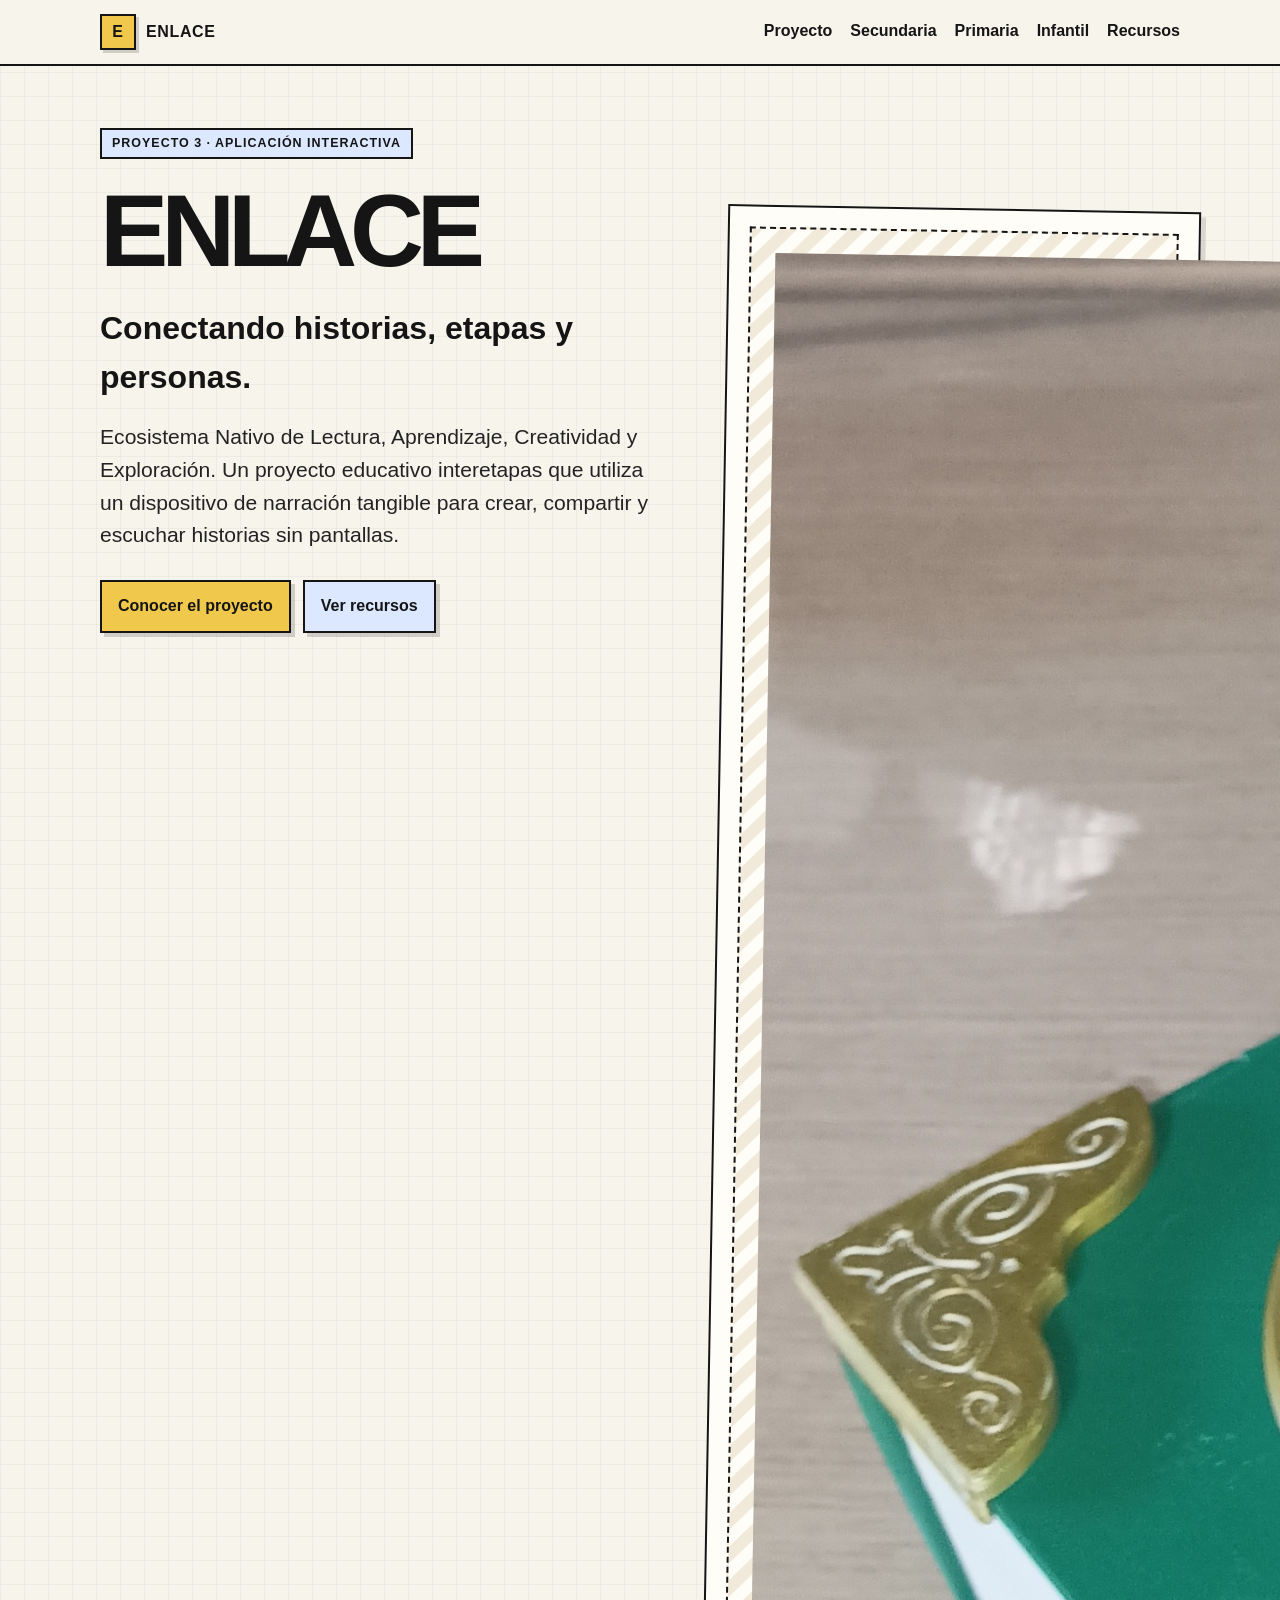
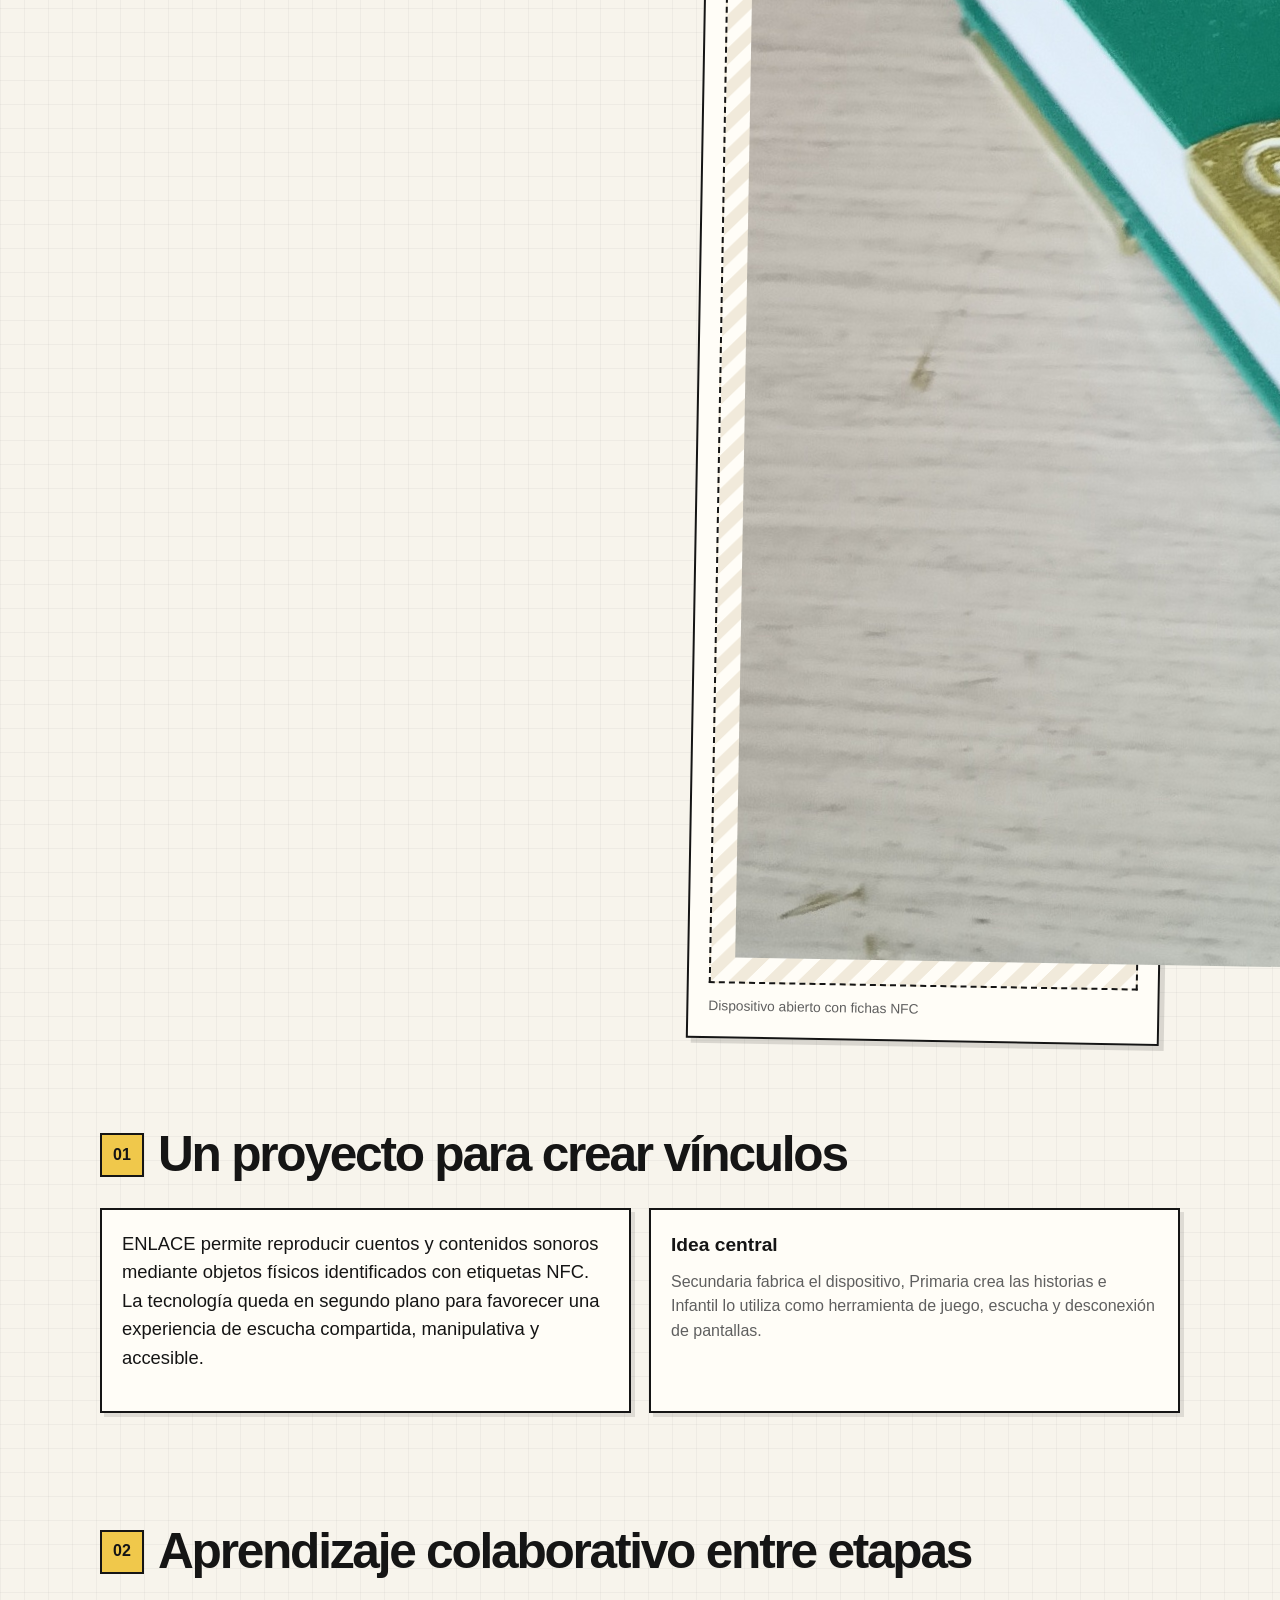
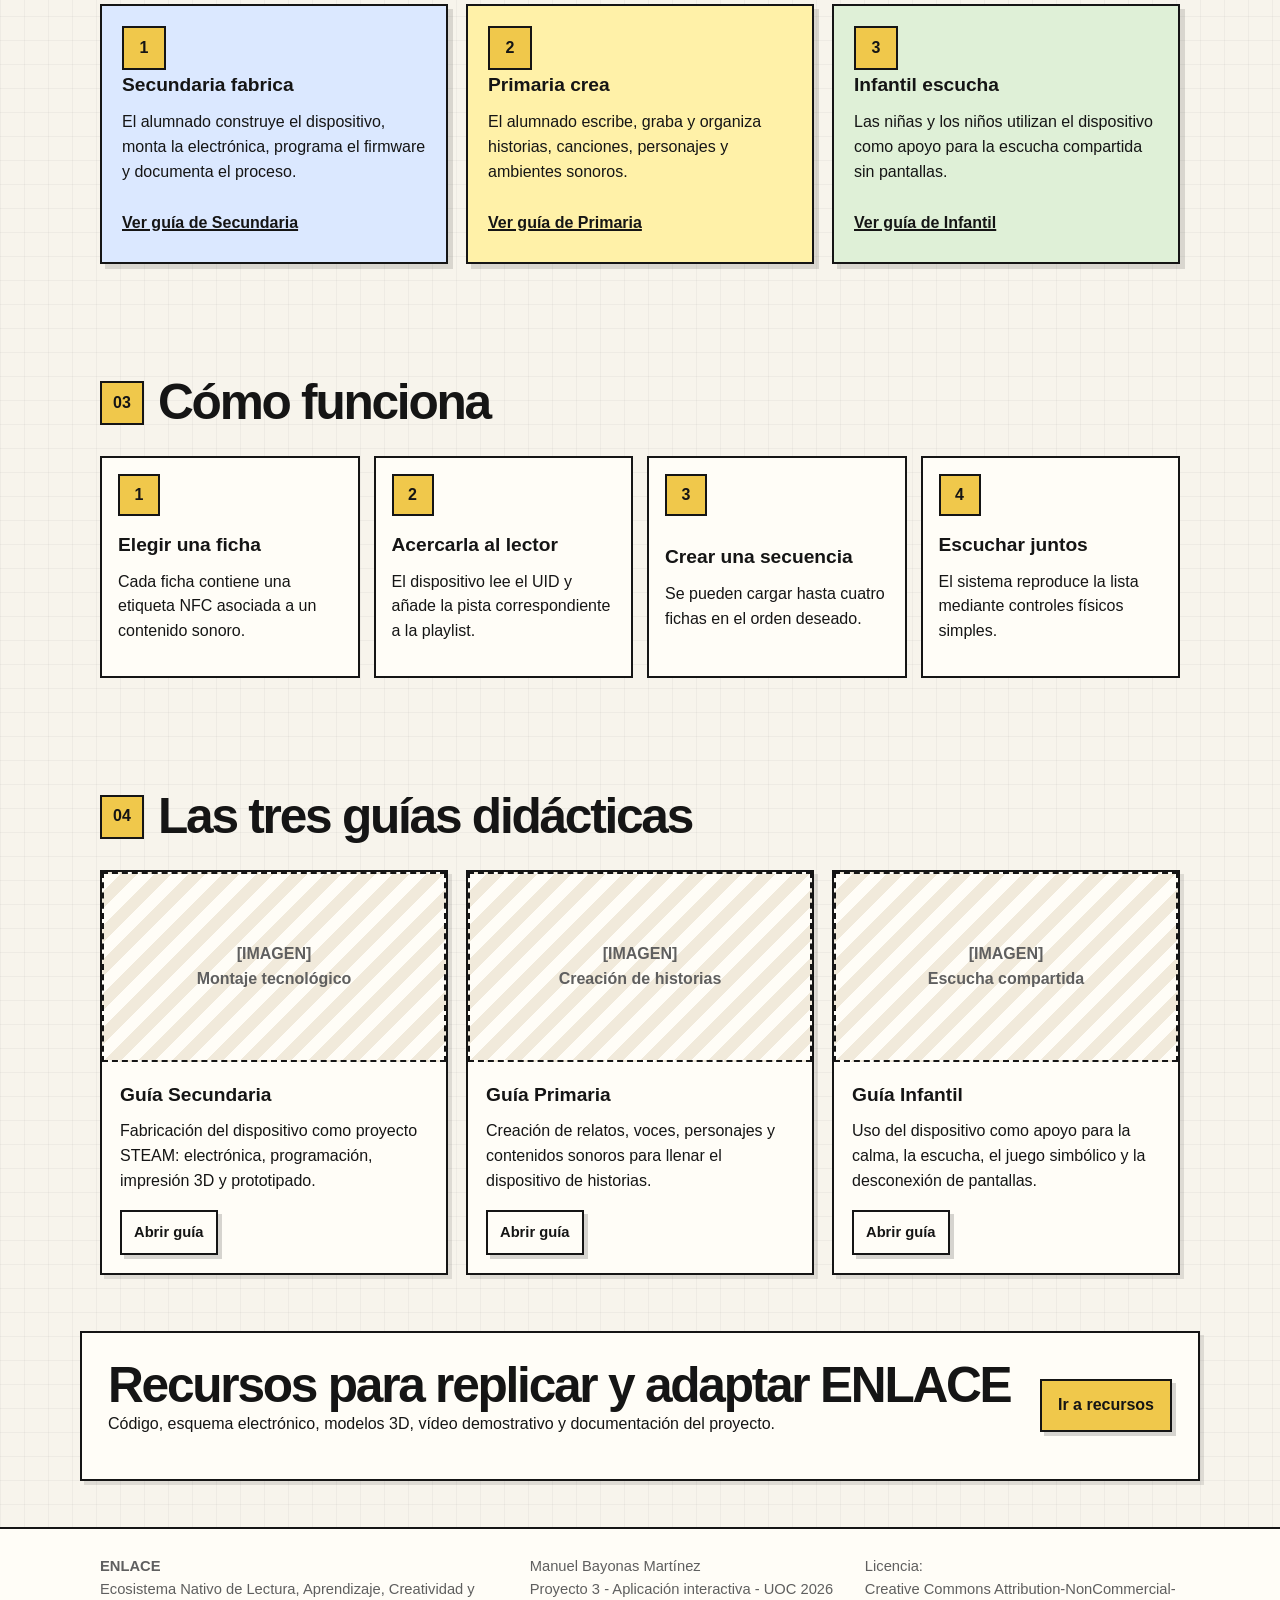
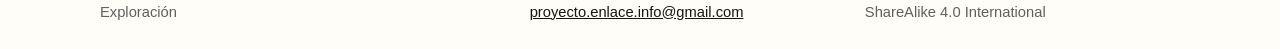
==== index.html @ ab27fa0d "Modify alt text and caption for hero card Updated image alt text and caption in index.html." ====
<!DOCTYPE html>
<html lang="es">
<head>
  <meta charset="UTF-8" />
  <meta name="viewport" content="width=device-width, initial-scale=1.0" />

  <title>ENLACE · Proyecto educativo interetapas</title>

  <meta
    name="description"
    content="Ecosistema Nativo de Lectura, Aprendizaje, Creatividad y Exploración"
  />

  <link rel="stylesheet" href="style.css" />
</head>

<body>
  <header class="topbar">
    <nav class="nav" id="nav">
      <a class="brand" href="index.html" aria-label="Inicio ENLACE">
        <span class="brand-mark">E</span>
        <span>ENLACE</span>
      </a>

      <button
        class="mobile-menu"
        id="menuBtn"
        aria-expanded="false"
        aria-controls="navLinks"
      >
        Menú
      </button>

      <div class="nav-links" id="navLinks">
        <a href="proyecto.html">Proyecto</a>
        <a href="secundaria.html">Secundaria</a>
        <a href="primaria.html">Primaria</a>
        <a href="infantil.html">Infantil</a>
        <a href="recursos.html">Recursos</a>
      </div>
    </nav>
  </header>

  <main>
    <section class="hero hero-landing" id="inicio">
      <div class="hero-copy">
        <span class="eyebrow">Proyecto 3 · Aplicación Interactiva</span>

        <h1>ENLACE</h1>

        <p class="claim">
          Conectando historias, etapas y personas.
        </p>

        <p class="lead short">
          Ecosistema Nativo de Lectura, Aprendizaje, Creatividad y Exploración. Un proyecto educativo interetapas que utiliza un dispositivo
          de narración tangible para crear, compartir y escuchar historias sin pantallas.
        </p>

        <div class="hero-actions">
          <a class="btn primary" href="proyecto.html">
            Conocer el proyecto
          </a>

          <a class="btn blue no-wrap" href="recursos.html">
            Ver recursos
          </a>
        </div>
      </div>

      <div class="hero-card hero-card-top">
        <div class="placeholder-img">
          <img src="/img/closed.jpg" alt="Dispositivo ENLACE abierto"<br />
          
        </div>

        <p class="caption">
          Dispositivo abierto con fichas NFC
        </p>
      </div>
    </section>

    <section class="intro-block">
      <div class="section-title">
        <span>01</span>
        <h2>Un proyecto para crear vínculos</h2>
      </div>

      <div class="grid two">
        <div class="card large-text">
          <p>
            ENLACE permite reproducir cuentos y contenidos sonoros mediante objetos físicos
            identificados con etiquetas NFC. La tecnología queda en segundo plano para favorecer
            una experiencia de escucha compartida, manipulativa y accesible.
          </p>
        </div>

        <div class="card">
          <h3>Idea central</h3>

          <p>
            Secundaria fabrica el dispositivo, Primaria crea las historias e Infantil
            lo utiliza como herramienta de juego, escucha y desconexión de pantallas.
          </p>
        </div>
      </div>
    </section>

    <section>
      <div class="section-title">
        <span>02</span>
        <h2>Aprendizaje colaborativo entre etapas</h2>
      </div>

      <div class="stage-flow">
        <article class="stage-card stage-blue">
          <div class="stage-number">1</div>
          <h3>Secundaria fabrica</h3>
          <p>El alumnado construye el dispositivo, monta la electrónica, programa el firmware y documenta el proceso.</p>
          <a class="text-link" href="secundaria.html">Ver guía de Secundaria</a>
        </article>

        <article class="stage-card stage-yellow">
          <div class="stage-number">2</div>
          <h3>Primaria crea</h3>
          <p>El alumnado escribe, graba y organiza historias, canciones, personajes y ambientes sonoros.</p>
          <a class="text-link" href="primaria.html">Ver guía de Primaria</a>
        </article>

        <article class="stage-card stage-green">
          <div class="stage-number">3</div>
          <h3>Infantil escucha</h3>
          <p>Las niñas y los niños utilizan el dispositivo como apoyo para la escucha compartida sin pantallas.</p>
          <a class="text-link" href="infantil.html">Ver guía de Infantil</a>
        </article>
      </div>
    </section>

    <section>
      <div class="section-title">
        <span>03</span>
        <h2>Cómo funciona</h2>
      </div>

      <div class="steps compact">
        <div class="step">
          <div>
            <h3>Elegir una ficha</h3>
            <p>Cada ficha contiene una etiqueta NFC asociada a un contenido sonoro.</p>
          </div>
        </div>

        <div class="step">
          <div>
            <h3>Acercarla al lector</h3>
            <p>El dispositivo lee el UID y añade la pista correspondiente a la playlist.</p>
          </div>
        </div>

        <div class="step">
          <div>
            <h3>Crear una secuencia</h3>
            <p>Se pueden cargar hasta cuatro fichas en el orden deseado.</p>
          </div>
        </div>

        <div class="step">
          <div>
            <h3>Escuchar juntos</h3>
            <p>El sistema reproduce la lista mediante controles físicos simples.</p>
          </div>
        </div>
      </div>
    </section>

    <section>
      <div class="section-title">
        <span>04</span>
        <h2>Las tres guías didácticas</h2>
      </div>

      <div class="grid three">
        <article class="guide-preview">
          <div class="placeholder-img small">[IMAGEN]<br />Montaje tecnológico</div>
          <div class="guide-body">
            <h3>Guía Secundaria</h3>
            <p>Fabricación del dispositivo como proyecto STEAM: electrónica, programación, impresión 3D y prototipado.</p>
            <a class="btn small-btn" href="secundaria.html">Abrir guía</a>
          </div>
        </article>

        <article class="guide-preview">
          <div class="placeholder-img small">[IMAGEN]<br />Creación de historias</div>
          <div class="guide-body">
            <h3>Guía Primaria</h3>
            <p>Creación de relatos, voces, personajes y contenidos sonoros para llenar el dispositivo de historias.</p>
            <a class="btn small-btn" href="primaria.html">Abrir guía</a>
          </div>
        </article>

        <article class="guide-preview">
          <div class="placeholder-img small">[IMAGEN]<br />Escucha compartida</div>
          <div class="guide-body">
            <h3>Guía Infantil</h3>
            <p>Uso del dispositivo como apoyo para la calma, la escucha, el juego simbólico y la desconexión de pantallas.</p>
            <a class="btn small-btn" href="infantil.html">Abrir guía</a>
          </div>
        </article>
      </div>
    </section>

    <section class="cta-block">
      <div>
        <h2>Recursos para replicar y adaptar ENLACE</h2>
        <p>Código, esquema electrónico, modelos 3D, vídeo demostrativo y documentación del proyecto.</p>
      </div>

      <a class="btn primary no-wrap" href="recursos.html">Ir a recursos</a>
    </section>
  </main>

  <footer class="footer">
    <div class="footer-inner">
      <div>
        <strong>ENLACE</strong><br />
        Ecosistema Nativo de Lectura, Aprendizaje, Creatividad y Exploración
      </div>

      <div>
        Manuel Bayonas Martínez<br />
        Proyecto 3 - Aplicación interactiva - UOC 2026<br />
        <a href="mailto:proyecto.enlace.info@gmail.com">proyecto.enlace.info@gmail.com</a>
      </div>

      <div>
        Licencia:<br />
        Creative Commons Attribution-NonCommercial-ShareAlike 4.0 International
      </div>
    </div>
  </footer>

  <script src="script.js"></script>
</body>
</html>
---- style.css ----
:root {
  --bg: #f7f4ec;
  --paper: #fffdf7;
  --ink: #151515;
  --muted: #5f5f5f;
  --line: #151515;
  --blue: #dbe8ff;
  --blue-strong: #2d6cdf;
  --yellow: #f0c84b;
  --yellow-soft: #fff1a8;
  --green-soft: #dff0d7;
  --green: #2f7d4f;
  --shadow: 5px 5px 0 rgba(0, 0, 0, 0.12);
  --max: 1120px;
}

* {
  box-sizing: border-box;
}

html {
  scroll-behavior: smooth;
}

body {
  margin: 0;
  font-family: Arial, Helvetica, sans-serif;
  color: var(--ink);
  background:
    linear-gradient(rgba(0, 0, 0, 0.035) 1px, transparent 1px),
    linear-gradient(90deg, rgba(0, 0, 0, 0.035) 1px, transparent 1px),
    var(--bg);
  background-size: 24px 24px;
  line-height: 1.55;
}

a {
  color: var(--ink);
}

.topbar {
  position: sticky;
  top: 0;
  z-index: 20;
  background: rgba(247, 244, 236, 0.95);
  backdrop-filter: blur(8px);
  border-bottom: 2px solid var(--line);
}

.nav {
  max-width: var(--max);
  margin: 0 auto;
  padding: 14px 20px;
  display: flex;
  align-items: center;
  justify-content: space-between;
  gap: 18px;
}

.brand {
  display: flex;
  align-items: center;
  gap: 10px;
  font-weight: 900;
  text-transform: uppercase;
  letter-spacing: 0.04em;
  text-decoration: none;
}

.brand-mark {
  width: 36px;
  height: 36px;
  border: 2px solid var(--line);
  background: var(--yellow);
  color: var(--ink);
  display: grid;
  place-items: center;
  box-shadow: 3px 3px 0 rgba(0, 0, 0, 0.16);
  font-weight: 900;
}

.nav-links {
  display: flex;
  flex-wrap: wrap;
  justify-content: flex-end;
  gap: 18px;
  font-weight: 700;
}

.nav-links a {
  color: var(--ink);
  text-decoration: none;
  border-bottom: 2px solid transparent;
}

.nav-links a:hover {
  border-bottom-color: var(--line);
}

.mobile-menu {
  display: none;
}

section {
  max-width: var(--max);
  margin: 0 auto;
  padding: 56px 20px;
}

.hero {
  max-width: var(--max);
  margin: 0 auto;
  padding: 62px 20px 52px;
  display: grid;
  grid-template-columns: minmax(0, 0.98fr) minmax(360px, 0.82fr);
  gap: 42px;
  align-items: start;
}

.hero-copy {
  max-width: 660px;
}

.hero-card-top {
  margin-top: 80px;
}

.eyebrow {
  display: inline-block;
  border: 2px solid var(--line);
  background: var(--blue);
  padding: 4px 10px;
  font-weight: 800;
  text-transform: uppercase;
  letter-spacing: 0.08em;
  font-size: 0.78rem;
  margin-bottom: 18px;
}

h1 {
  font-size: clamp(3rem, 8vw, 6.4rem);
  line-height: 1.06;
  margin: 0 0 18px;
  letter-spacing: -0.07em;
}

.page-hero h1 {
  font-size: clamp(2.5rem, 6vw, 5.2rem);
  max-width: 920px;
  line-height: 1.08;
}

h2 {
  font-size: clamp(1.85rem, 4vw, 3.1rem);
  margin: 0;
  line-height: 1.08;
  letter-spacing: -0.045em;
}

h3 {
  margin: 0 0 10px;
  font-size: 1.2rem;
}

p {
  margin-top: 0;
}

.claim {
  font-size: clamp(1.25rem, 2.6vw, 2rem);
  font-weight: 900;
  margin: 0 0 18px;
}

.lead {
  font-size: clamp(1.05rem, 2vw, 1.32rem);
  color: #232323;
  margin: 0 0 28px;
  max-width: 820px;
}

.lead.short {
  max-width: 610px;
}

.hero-actions,
.button-row {
  display: flex;
  flex-wrap: wrap;
  gap: 12px;
}

.btn {
  display: inline-flex;
  align-items: center;
  justify-content: center;
  border: 2px solid var(--line);
  background: var(--paper);
  color: var(--ink);
  padding: 12px 16px;
  text-decoration: none;
  font-weight: 900;
  box-shadow: 4px 4px 0 rgba(0, 0, 0, 0.16);
  transition: transform 0.12s ease, box-shadow 0.12s ease;
}

.btn:hover {
  transform: translate(2px, 2px);
  box-shadow: 2px 2px 0 rgba(0, 0, 0, 0.18);
}

.btn.primary {
  background: var(--yellow);
}

.btn.blue {
  background: var(--blue);
}

.no-wrap {
  white-space: nowrap;
}

.small-btn {
  padding: 9px 12px;
  font-size: 0.92rem;
}

.hero-card,
.card,
.guide-preview,
.diagram,
.codebox,
.resource,
.cta-block {
  background: var(--paper);
  border: 2px solid var(--line);
  box-shadow: 4px 4px 0 rgba(0, 0, 0, 0.10);
}

.hero-card {
  padding: 20px;
  box-shadow: var(--shadow);
  transform: rotate(1deg);
}

.placeholder-img {
  min-height: 320px;
  border: 2px dashed var(--line);
  background:
    repeating-linear-gradient(
      -45deg,
      #fffdf7,
      #fffdf7 12px,
      #f1eadb 12px,
      #f1eadb 24px
    );
  display: grid;
  place-items: center;
  text-align: center;
  padding: 24px;
  font-weight: 900;
  color: var(--muted);
}

.placeholder-img.small {
  min-height: 190px;
}

.caption {
  font-size: 0.86rem;
  color: var(--muted);
  margin: 12px 0 0;
}

.intro-block {
  padding-top: 34px;
}

.section-title {
  display: grid;
  grid-template-columns: auto 1fr;
  gap: 14px;
  align-items: center;
  margin-bottom: 26px;
}

.section-title span,
.stage-number {
  width: 44px;
  height: 44px;
  display: grid;
  place-items: center;
  border: 2px solid var(--line);
  background: var(--yellow);
  font-weight: 900;
}

.grid {
  display: grid;
  gap: 18px;
}

.grid.two {
  grid-template-columns: repeat(2, 1fr);
}

.grid.three {
  grid-template-columns: repeat(3, 1fr);
}

.card {
  padding: 20px;
}

.card p {
  color: var(--muted);
}

.large-text p {
  font-size: 1.15rem;
  color: var(--ink);
}

.stage-flow {
  display: grid;
  grid-template-columns: repeat(3, 1fr);
  gap: 18px;
}

.stage-card {
  border: 2px solid var(--line);
  background: var(--paper);
  padding: 20px;
  box-shadow: var(--shadow);
  min-height: 260px;
}

.stage-blue {
  background: var(--blue);
}

.stage-yellow {
  background: var(--yellow-soft);
}

.stage-green {
  background: var(--green-soft);
}

.text-link {
  display: inline-block;
  margin-top: 10px;
  font-weight: 900;
  text-decoration-thickness: 2px;
}

.steps {
  counter-reset: step;
  display: grid;
  gap: 14px;
}

.steps.compact {
  grid-template-columns: repeat(4, 1fr);
}

.step {
  counter-increment: step;
  display: grid;
  grid-template-columns: 54px 1fr;
  gap: 14px;
  align-items: start;
  background: var(--paper);
  border: 2px solid var(--line);
  padding: 16px;
}

.steps.compact .step {
  grid-template-columns: 1fr;
}

.step::before {
  content: counter(step);
  width: 38px;
  height: 38px;
  background: var(--yellow);
  border: 2px solid var(--line);
  display: grid;
  place-items: center;
  font-weight: 900;
}

.guide-preview {
  overflow: hidden;
}

.guide-body {
  padding: 18px;
}

.cta-block {
  display: flex;
  justify-content: space-between;
  align-items: center;
  gap: 24px;
  padding: 26px;
  margin-bottom: 46px;
}

.page-hero {
  padding-top: 70px;
  padding-bottom: 34px;
}

.guide-hero {
  border-bottom: 2px solid var(--line);
  max-width: none;
  padding-left: max(20px, calc((100vw - var(--max)) / 2 + 20px));
  padding-right: max(20px, calc((100vw - var(--max)) / 2 + 20px));
}

.blue-hero {
  background: var(--blue);
}

.yellow-hero {
  background: var(--yellow-soft);
}

.green-hero {
  background: var(--green-soft);
}

.diagram {
  padding: 20px;
  overflow-x: auto;
}

.flow {
  display: flex;
  align-items: stretch;
  gap: 10px;
  min-width: 760px;
}

.flow-box {
  flex: 1;
  border: 2px solid var(--line);
  padding: 14px;
  background: #fff;
  text-align: center;
  font-weight: 900;
  min-height: 82px;
  display: grid;
  place-items: center;
}

.arrow {
  display: grid;
  place-items: center;
  font-size: 1.6rem;
  font-weight: 900;
}

.wide-text {
  max-width: 880px;
  font-size: 1.25rem;
  font-weight: 700;
}

.resource-list {
  display: grid;
  gap: 12px;
}

.resource {
  display: flex;
  align-items: center;
  justify-content: space-between;
  gap: 16px;
  padding: 14px 16px;
}

.resource small {
  display: block;
  color: var(--muted);
  margin-top: 2px;
}

.tag {
  display: inline-flex;
  align-items: center;
  border: 2px solid var(--line);
  padding: 3px 8px;
  font-size: 0.78rem;
  font-weight: 900;
  background: #fff;
  white-space: nowrap;
  text-decoration: none;
  color: var(--ink);
}

.codebox {
  padding: 18px;
  overflow-x: auto;
}

.codebox pre {
  margin: 0;
  font-size: 1rem;
}

.footer {
  border-top: 2px solid var(--line);
  background: var(--paper);
  margin-top: 40px;
}

.footer-inner {
  max-width: var(--max);
  margin: 0 auto;
  padding: 26px 20px;
  display: grid;
  grid-template-columns: 1.3fr 1fr 1fr;
  gap: 20px;
  color: var(--muted);
  font-size: 0.92rem;
}

.footer a {
  color: var(--ink);
}

@media (max-width: 980px) {
  .hero,
  .grid.two,
  .grid.three,
  .stage-flow,
  .steps.compact {
    grid-template-columns: 1fr;
  }

  .hero-card-top {
    margin-top: 0;
  }

  h1 {
    font-size: clamp(3.2rem, 16vw, 5.8rem);
    line-height: 1.08;
  }

  .cta-block {
    flex-direction: column;
    align-items: flex-start;
  }

  .footer-inner {
    grid-template-columns: 1fr;
  }
}

@media (max-width: 760px) {
  .mobile-menu {
    display: inline-flex;
    border: 2px solid var(--line);
    background: var(--paper);
    padding: 8px 10px;
    font-weight: 900;
  }

  .nav {
    flex-wrap: wrap;
  }

  .nav-links {
    display: none;
    width: 100%;
    padding-top: 12px;
    flex-direction: column;
    gap: 10px;
  }

  .nav.open .nav-links {
    display: flex;
  }

  .hero,
  section {
    padding-left: 16px;
    padding-right: 16px;
  }

  .hero {
    padding-top: 42px;
  }

  .resource {
    align-items: flex-start;
    flex-direction: column;
  }
}
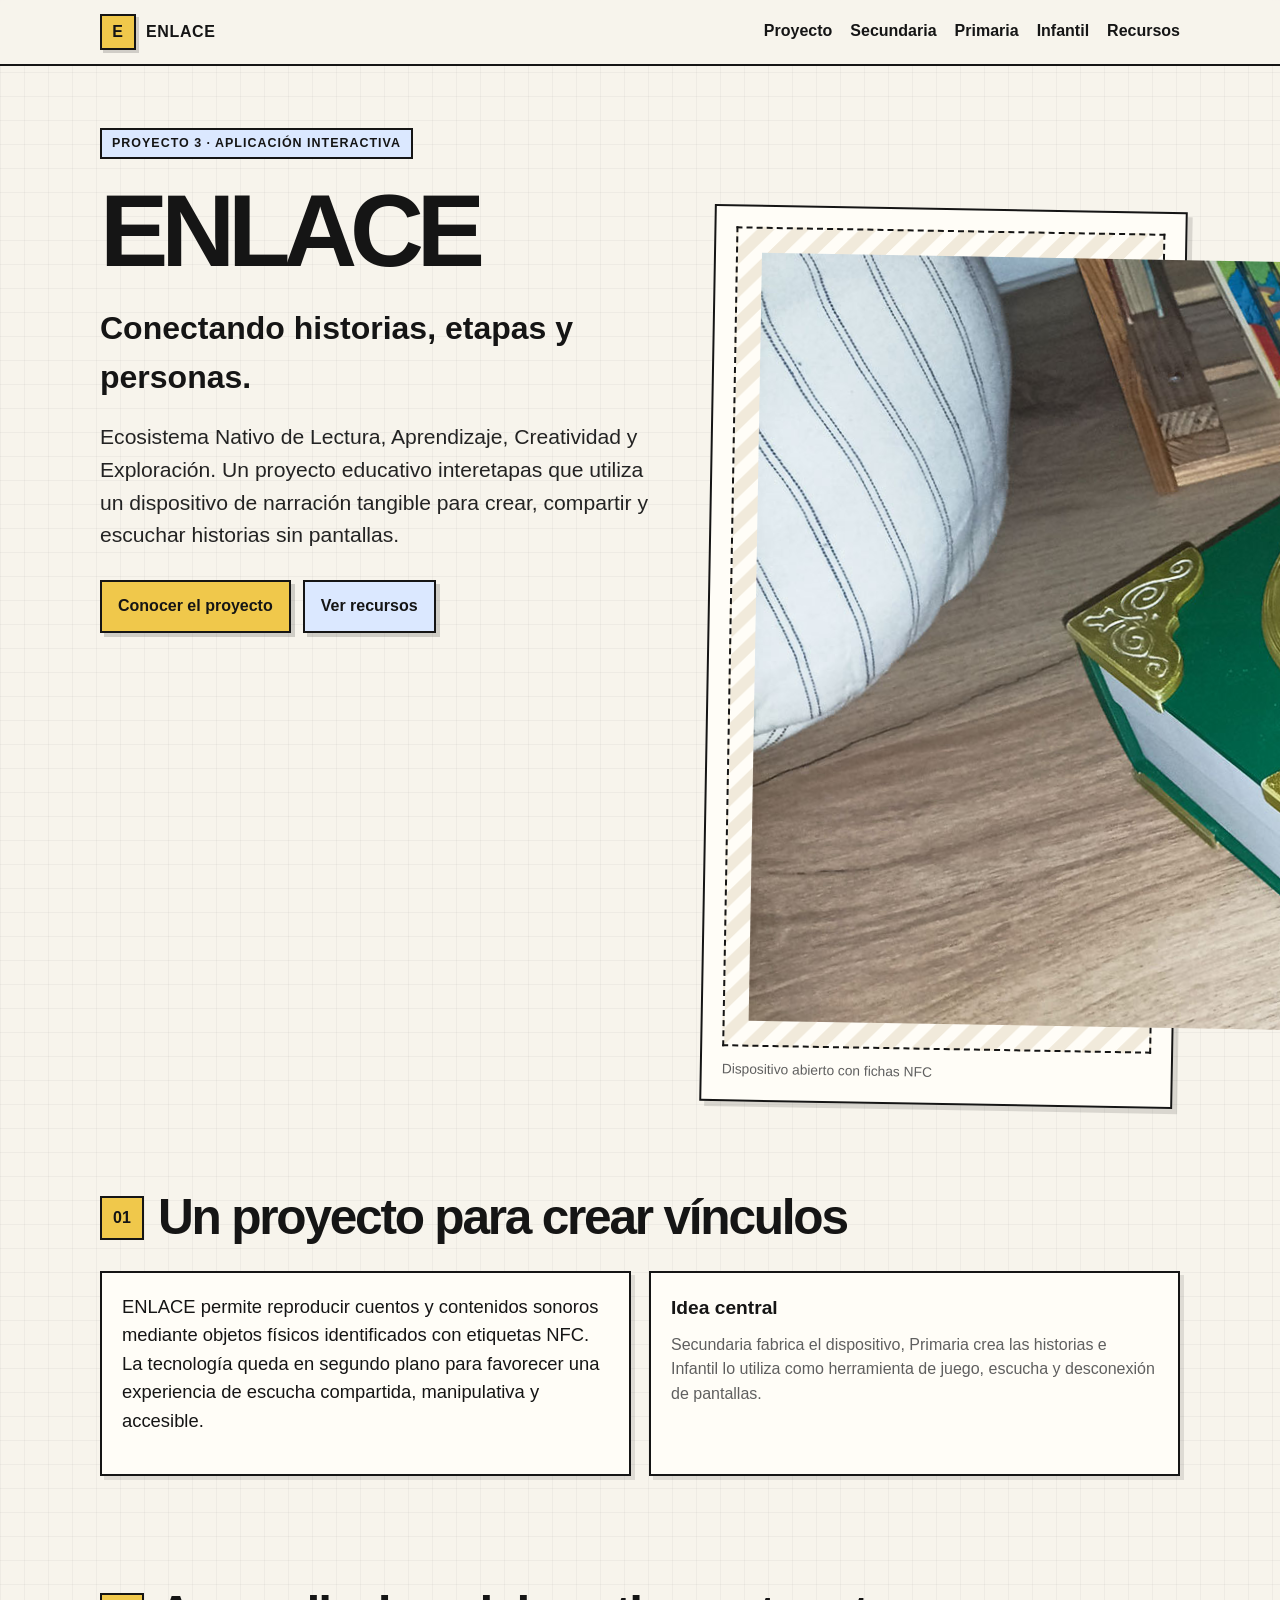
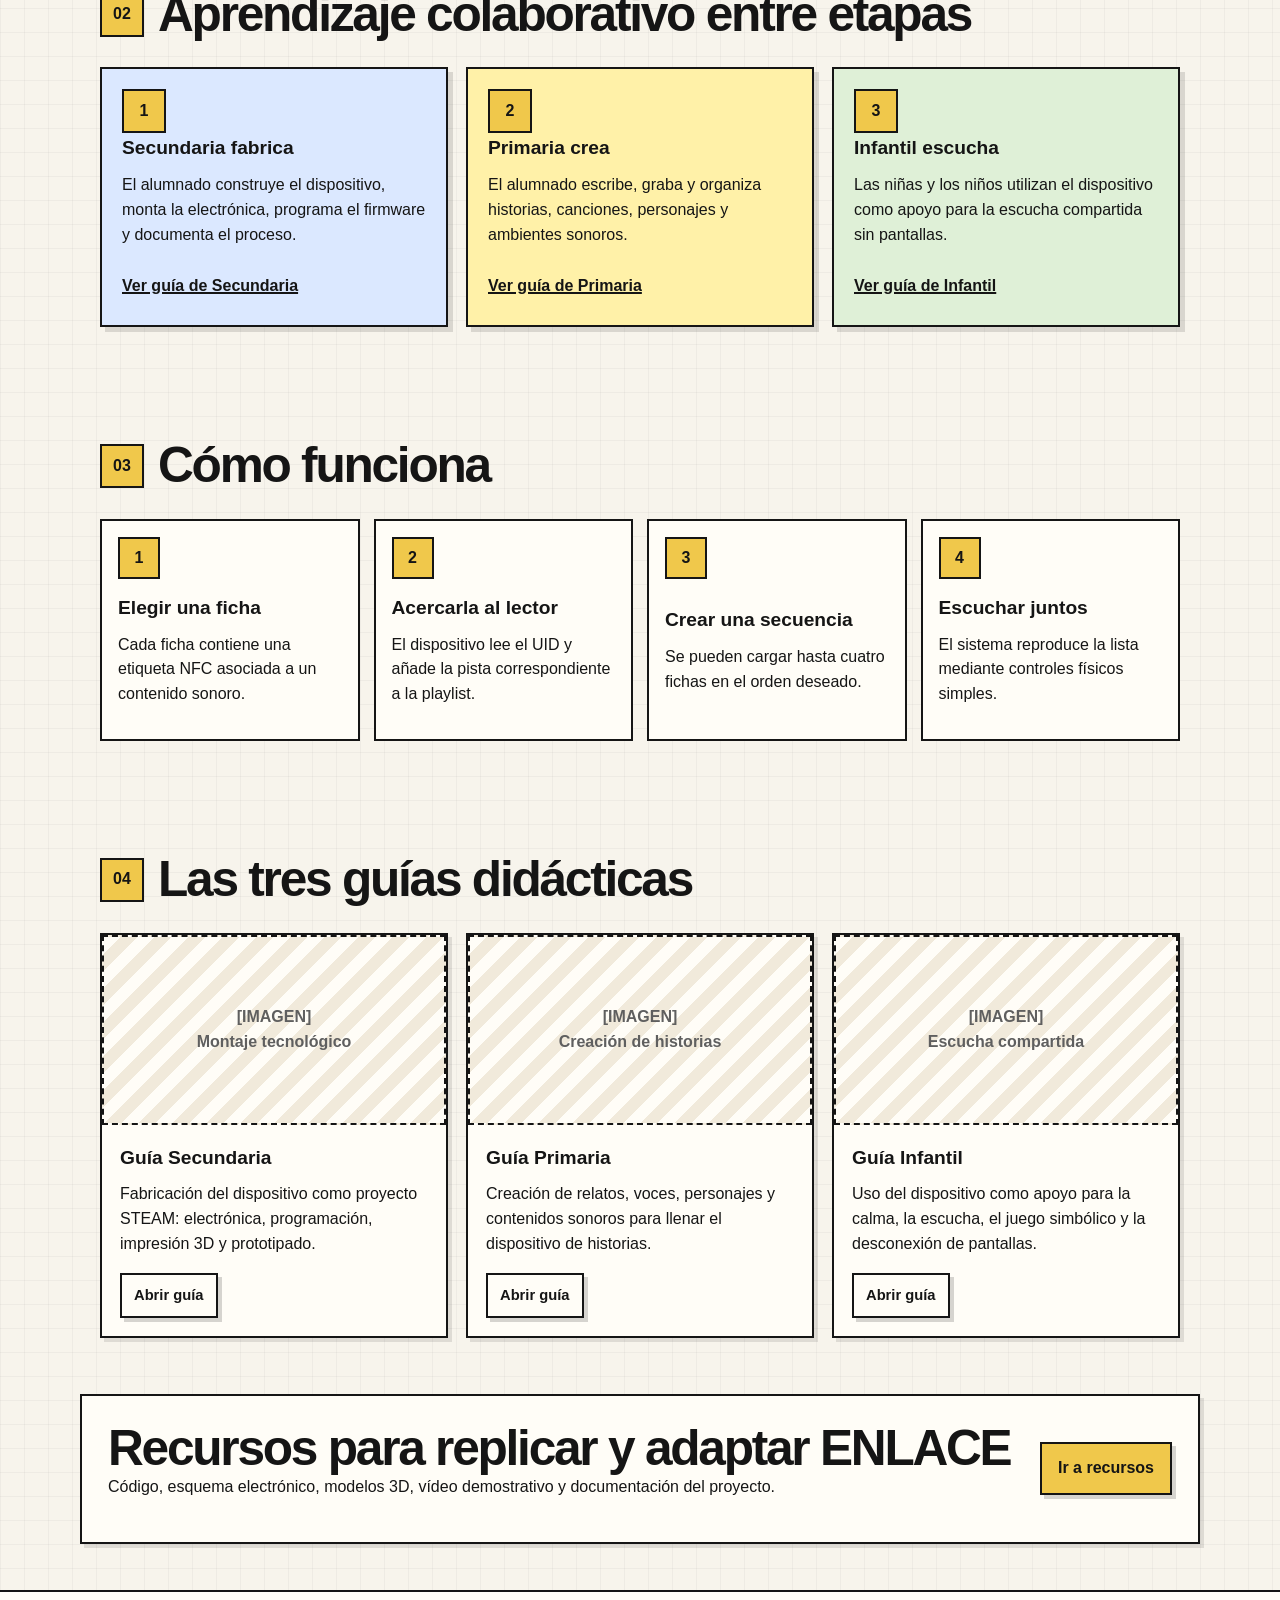
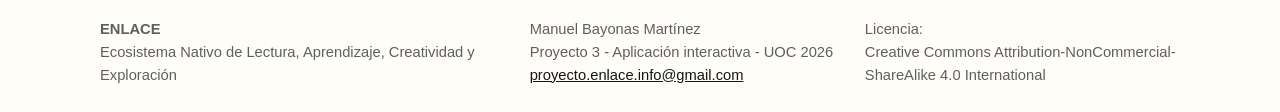
==== commit d28396dc: "Replace image source in hero card" ====
--- a/index.html
+++ b/index.html
@@ -70,7 +70,7 @@
 
       <div class="hero-card hero-card-top">
         <div class="placeholder-img">
-          <img src="/img/closed.jpg" alt="Dispositivo ENLACE abierto"<br />
+          <img src="img/portada2.jpg" alt="Dispositivo ENLACE abierto"<br />
           
         </div>
 
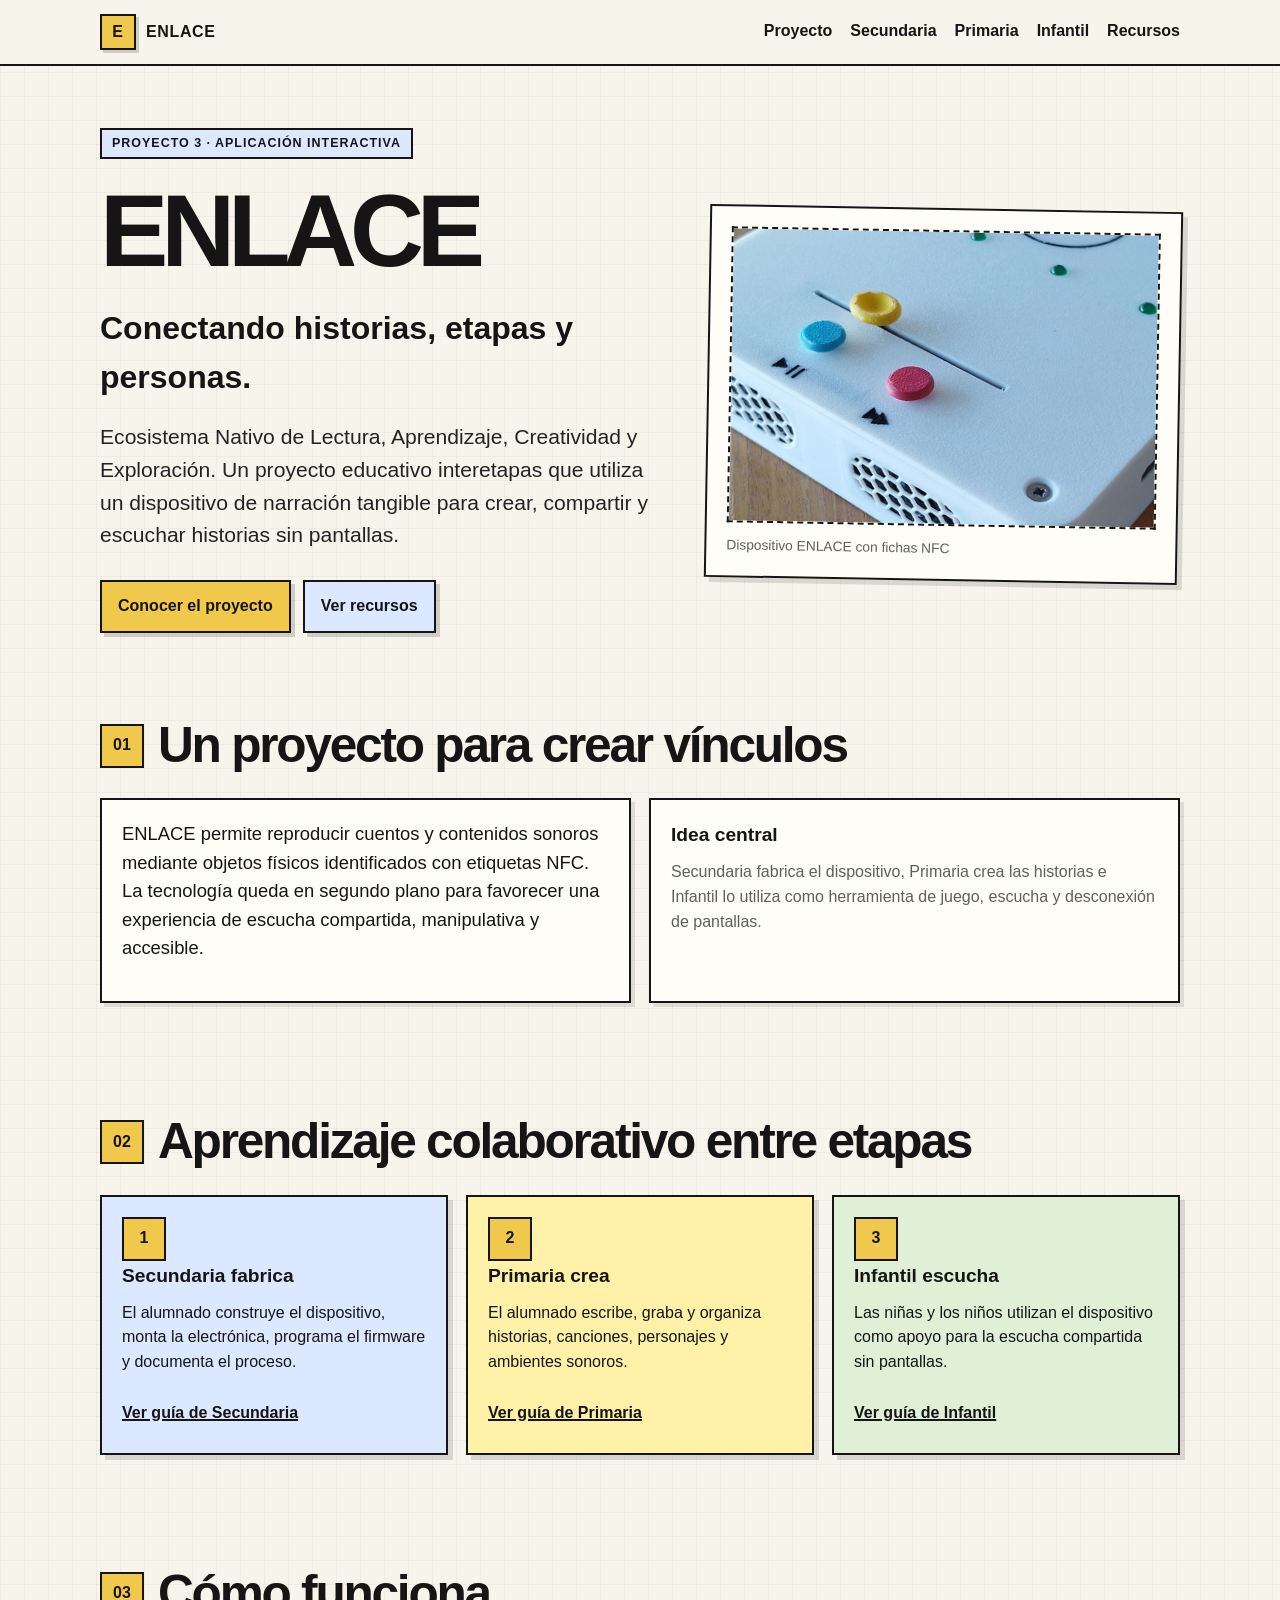
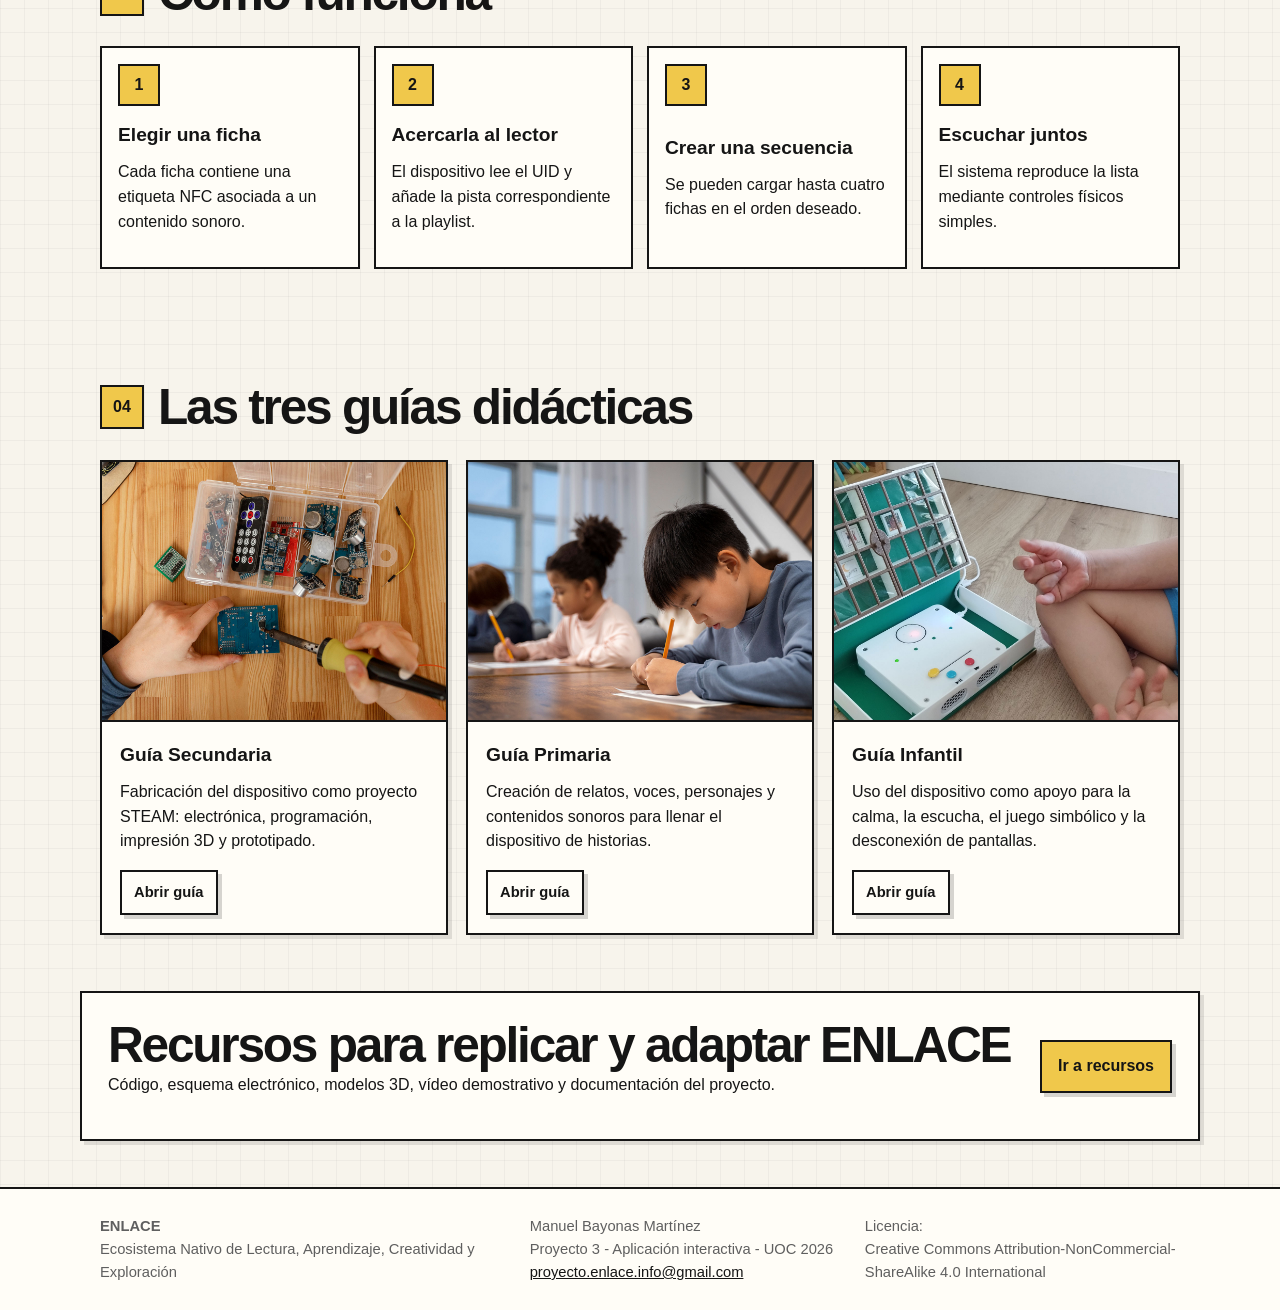
==== commit aba01bf6: "Add files via upload" ====
--- a/index.html
+++ b/index.html
@@ -68,16 +68,16 @@
         </div>
       </div>
 
-      <div class="hero-card hero-card-top">
-        <div class="placeholder-img">
-          <img src="img/portada2.jpg" alt="Dispositivo ENLACE abierto"<br />
-          
-        </div>
-
-        <p class="caption">
-          Dispositivo abierto con fichas NFC
-        </p>
-      </div>
+      <figure class="hero-card hero-card-top">
+        <picture class="image-frame hero-image">
+          <source media="(max-width: 760px)" srcset="img/enlace-hero-mobile.jpg" />
+          <img src="img/enlace-hero-desktop.jpg" alt="Dispositivo ENLACE con fichas NFC sobre una mesa" loading="eager" />
+        </picture>
+
+        <figcaption class="caption">
+          Dispositivo ENLACE con fichas NFC
+        </figcaption>
+      </figure>
     </section>
 
     <section class="intro-block">
@@ -181,7 +181,9 @@
 
       <div class="grid three">
         <article class="guide-preview">
-          <div class="placeholder-img small">[IMAGEN]<br />Montaje tecnológico</div>
+          <figure class="image-frame card-image">
+            <img src="img/montaje-electronico.jpg" alt="Montaje electrónico del dispositivo ENLACE" loading="lazy" />
+          </figure>
           <div class="guide-body">
             <h3>Guía Secundaria</h3>
             <p>Fabricación del dispositivo como proyecto STEAM: electrónica, programación, impresión 3D y prototipado.</p>
@@ -190,7 +192,9 @@
         </article>
 
         <article class="guide-preview">
-          <div class="placeholder-img small">[IMAGEN]<br />Creación de historias</div>
+          <figure class="image-frame card-image">
+            <img src="img/creacion-historias.jpg" alt="Alumnado creando historias para ENLACE" loading="lazy" />
+          </figure>
           <div class="guide-body">
             <h3>Guía Primaria</h3>
             <p>Creación de relatos, voces, personajes y contenidos sonoros para llenar el dispositivo de historias.</p>
@@ -199,7 +203,9 @@
         </article>
 
         <article class="guide-preview">
-          <div class="placeholder-img small">[IMAGEN]<br />Escucha compartida</div>
+          <figure class="image-frame card-image">
+            <img src="img/uso-infantil.jpg" alt="Uso infantil del dispositivo ENLACE" loading="lazy" />
+          </figure>
           <div class="guide-body">
             <h3>Guía Infantil</h3>
             <p>Uso del dispositivo como apoyo para la calma, la escucha, el juego simbólico y la desconexión de pantallas.</p>
--- a/style.css
+++ b/style.css
@@ -600,3 +600,83 @@
     flex-direction: column;
   }
 }
+
+
+/* Imágenes reales */
+img {
+  max-width: 100%;
+}
+
+figure {
+  margin: 0;
+}
+
+.image-frame {
+  display: block;
+  overflow: hidden;
+  border: 2px solid var(--line);
+  background: var(--paper);
+}
+
+.image-frame img {
+  width: 100%;
+  display: block;
+  object-fit: cover;
+}
+
+.hero-card .image-frame {
+  border-style: dashed;
+}
+
+.hero-image img {
+  aspect-ratio: 16 / 11;
+  max-height: 470px;
+}
+
+.card-image img,
+.section-image img {
+  aspect-ratio: 14 / 10;
+  min-height: 100%;
+}
+
+.code-image img {
+  object-position: left center;
+}
+
+.image-grid .image-frame {
+  box-shadow: 4px 4px 0 rgba(0, 0, 0, 0.10);
+}
+
+.visual-intro {
+  padding-top: 34px;
+  padding-bottom: 22px;
+}
+
+.guide-preview .image-frame {
+  border-width: 0 0 2px 0;
+}
+
+.guide-preview .image-frame img {
+  aspect-ratio: 4 / 3;
+}
+
+@media (max-width: 980px) {
+  .hero-image img {
+    aspect-ratio: 4 / 3;
+    max-height: 520px;
+  }
+}
+
+@media (max-width: 760px) {
+  .hero-image img {
+    aspect-ratio: 3 / 4;
+    max-height: 430px;
+  }
+
+  .card-image img,
+  .section-image img,
+  .guide-preview .image-frame img {
+    aspect-ratio: 4 / 3;
+    max-height: 320px;
+  }
+}
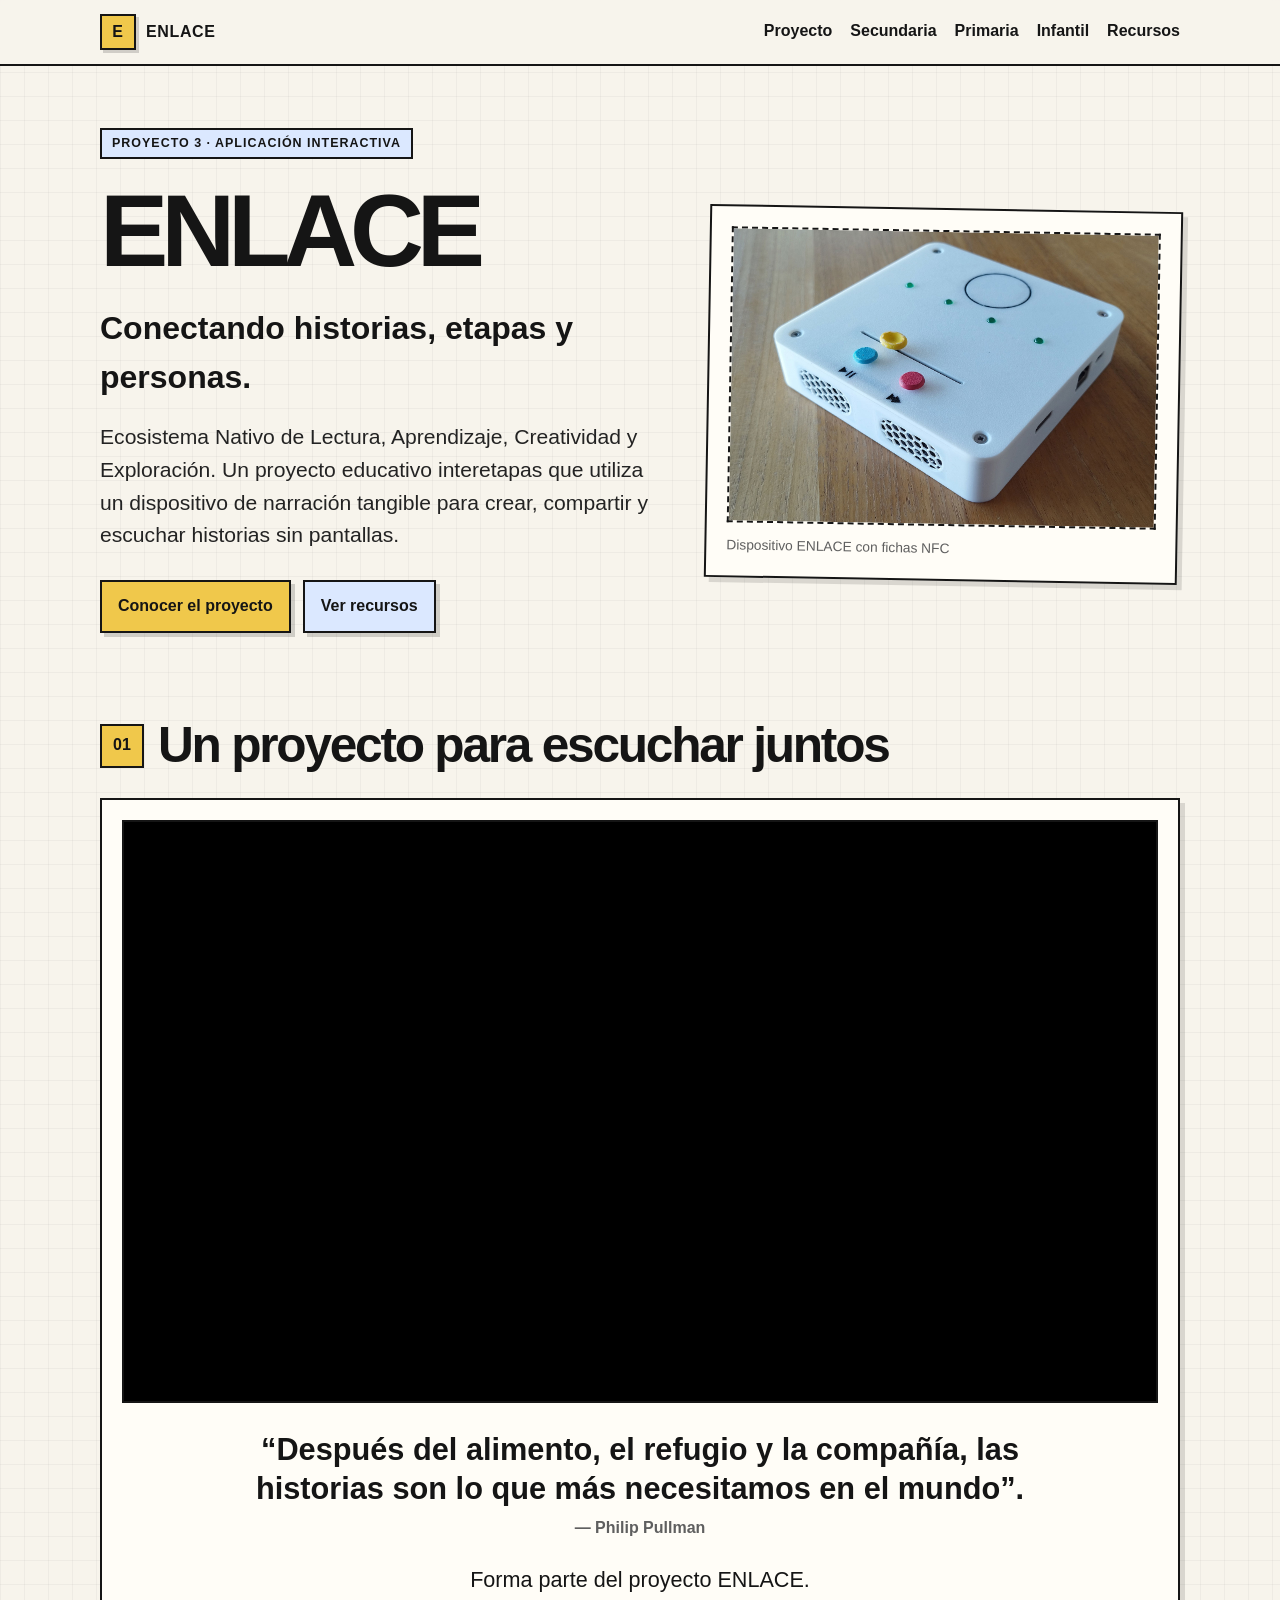
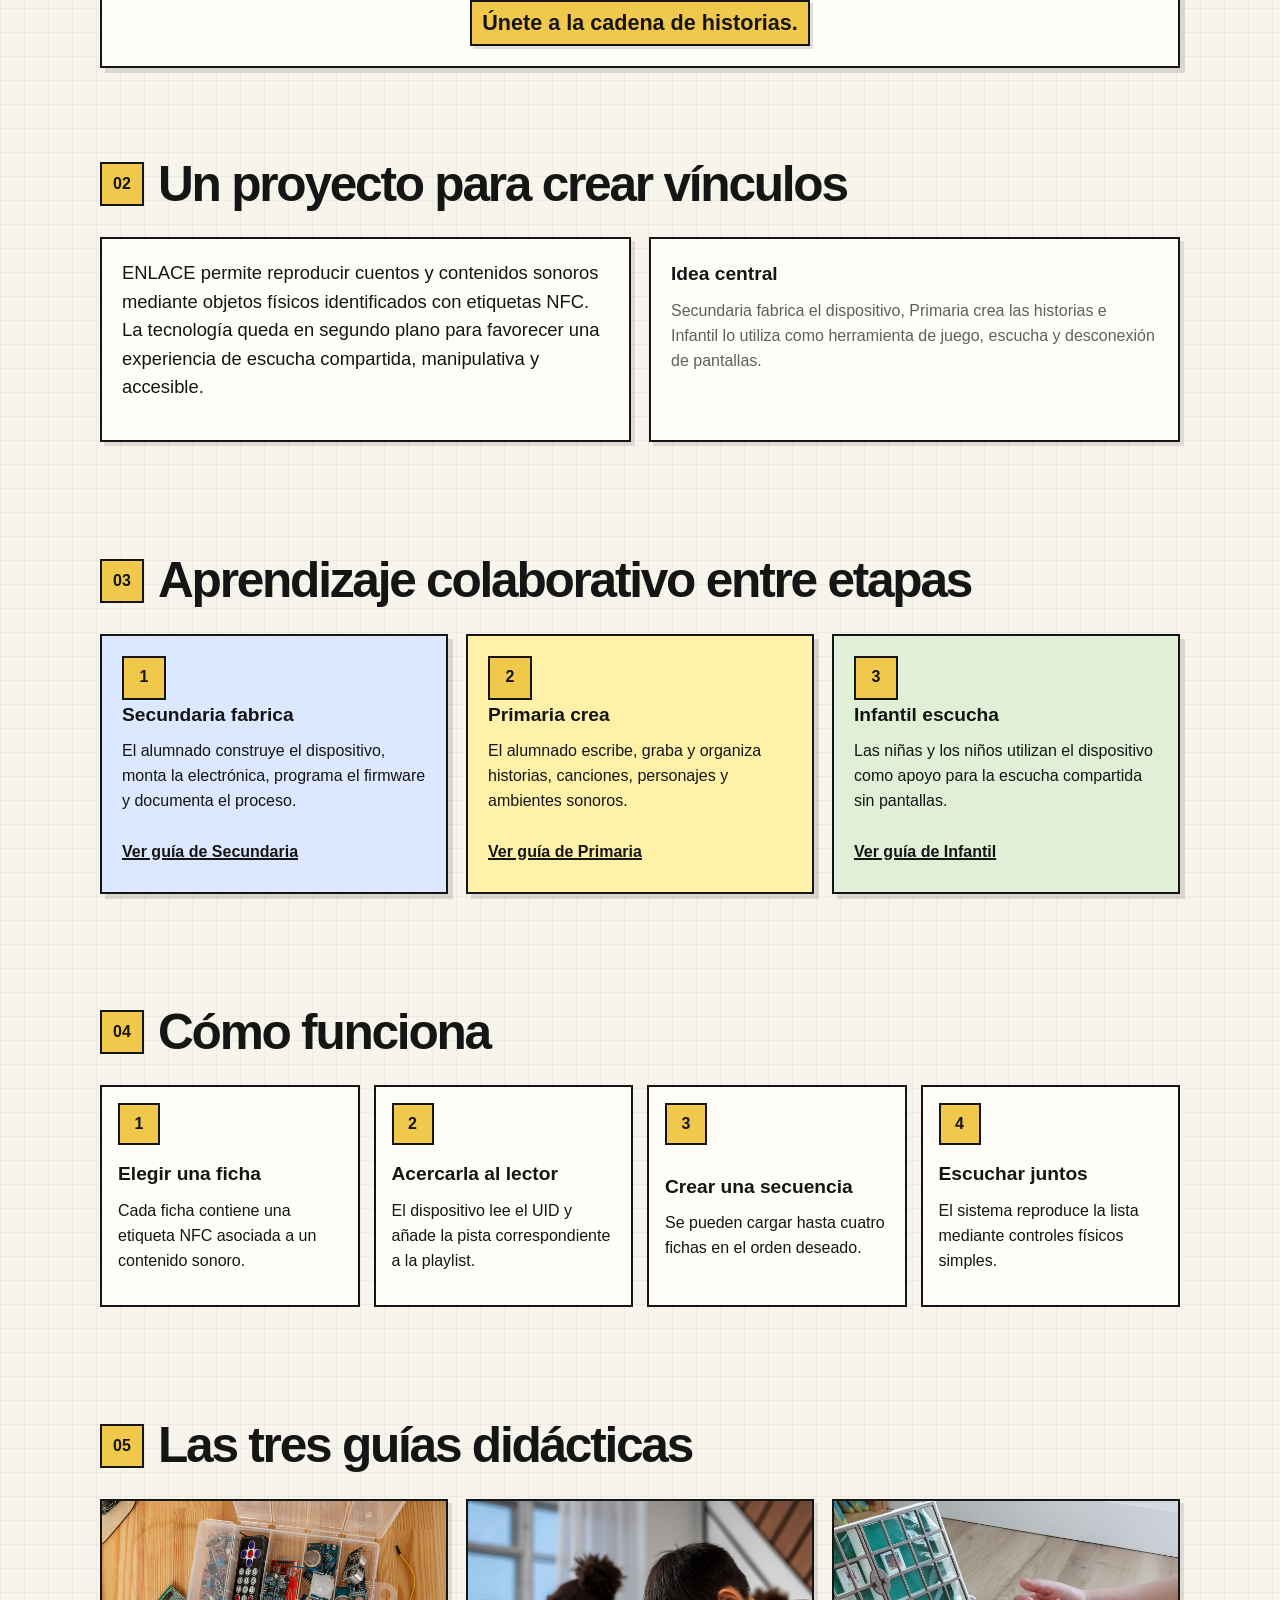
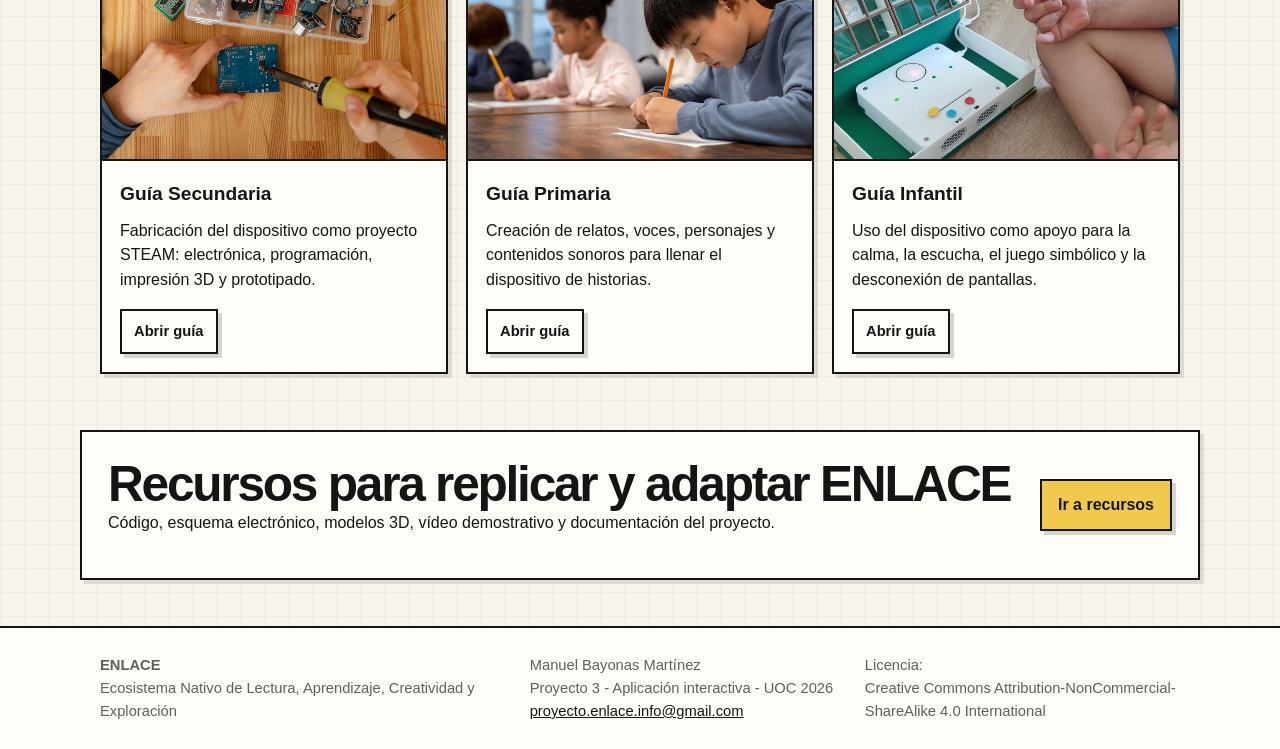
==== commit da40df99: "Add files via upload" ====
--- a/index.html
+++ b/index.html
@@ -80,9 +80,46 @@
       </figure>
     </section>
 
+    <!-- SPOT PUBLICITARIO -->
+
+    <section class="video-section" id="spot">
+      <div class="section-title">
+        <span>01</span>
+        <h2>Un proyecto para escuchar juntos</h2>
+      </div>
+
+      <div class="video-card">
+        <div class="video-wrapper">
+          <iframe
+            src="https://www.youtube.com/embed/4118MWrx2r4"
+            title="ENLACE · Spot del proyecto"
+            loading="lazy"
+            allow="accelerometer; autoplay; clipboard-write; encrypted-media; gyroscope; picture-in-picture; web-share"
+            referrerpolicy="strict-origin-when-cross-origin"
+            allowfullscreen>
+          </iframe>
+        </div>
+
+        <div class="video-quote">
+          <p>
+            “Después del alimento, el refugio y la compañía,
+            las historias son lo que más necesitamos en el mundo”.
+          </p>
+
+          <span>— Philip Pullman</span>
+
+          <p class="video-cta">
+            Forma parte del proyecto ENLACE.<br />
+            <strong>Únete a la cadena de historias.</strong>
+          </p>
+        </div>
+      </div>
+    </section>
+
+
     <section class="intro-block">
       <div class="section-title">
-        <span>01</span>
+        <span>02</span>
         <h2>Un proyecto para crear vínculos</h2>
       </div>
 
@@ -108,7 +145,7 @@
 
     <section>
       <div class="section-title">
-        <span>02</span>
+        <span>03</span>
         <h2>Aprendizaje colaborativo entre etapas</h2>
       </div>
 
@@ -138,7 +175,7 @@
 
     <section>
       <div class="section-title">
-        <span>03</span>
+        <span>04</span>
         <h2>Cómo funciona</h2>
       </div>
 
@@ -175,7 +212,7 @@
 
     <section>
       <div class="section-title">
-        <span>04</span>
+        <span>05</span>
         <h2>Las tres guías didácticas</h2>
       </div>
 
--- a/style.css
+++ b/style.css
@@ -680,3 +680,179 @@
     max-height: 320px;
   }
 }
+
+/* Galería / carrusel de recursos */
+.gallery-intro {
+  margin-bottom: 24px;
+}
+
+.carousel {
+  position: relative;
+}
+
+.carousel-track {
+  display: grid;
+  grid-auto-flow: column;
+  grid-auto-columns: minmax(280px, 72%);
+  gap: 18px;
+  overflow-x: auto;
+  overscroll-behavior-inline: contain;
+  scroll-snap-type: inline mandatory;
+  scroll-padding-inline: 4px;
+  padding: 4px 4px 14px;
+  scrollbar-width: thin;
+}
+
+.carousel-slide {
+  scroll-snap-align: start;
+  margin: 0;
+  background: var(--paper);
+  border: 2px solid var(--line);
+  box-shadow: var(--shadow);
+}
+
+.carousel-slide img {
+  display: block;
+  width: 100%;
+  aspect-ratio: 14 / 10;
+  object-fit: cover;
+  border-bottom: 2px solid var(--line);
+}
+
+.carousel-slide figcaption {
+  padding: 12px 14px;
+  font-size: 0.92rem;
+  font-weight: 900;
+  color: var(--ink);
+}
+
+.carousel-btn {
+  position: absolute;
+  top: 42%;
+  z-index: 2;
+  width: 46px;
+  height: 46px;
+  border: 2px solid var(--line);
+  background: var(--yellow);
+  color: var(--ink);
+  font-size: 1.4rem;
+  font-weight: 900;
+  cursor: pointer;
+  box-shadow: 4px 4px 0 rgba(0, 0, 0, 0.16);
+}
+
+.carousel-btn:hover {
+  transform: translate(2px, 2px);
+  box-shadow: 2px 2px 0 rgba(0, 0, 0, 0.18);
+}
+
+.carousel-btn-prev {
+  left: -12px;
+}
+
+.carousel-btn-next {
+  right: -12px;
+}
+
+@media (max-width: 760px) {
+  .carousel-track {
+    grid-auto-columns: 88%;
+  }
+
+  .carousel-btn {
+    position: static;
+    margin: 10px 8px 0 0;
+  }
+
+  .carousel {
+    display: flex;
+    flex-wrap: wrap;
+  }
+
+  .carousel-track {
+    flex-basis: 100%;
+    order: 1;
+  }
+
+  .carousel-btn-prev,
+  .carousel-btn-next {
+    order: 2;
+  }
+}
+
+
+/* Spot publicitario */
+.video-section {
+  padding-top: 34px;
+}
+
+.video-card {
+  background: var(--paper);
+  border: 2px solid var(--line);
+  box-shadow: var(--shadow);
+  padding: 20px;
+}
+
+.video-wrapper {
+  position: relative;
+  width: 100%;
+  aspect-ratio: 16 / 9;
+  border: 2px solid var(--line);
+  background: #000;
+  overflow: hidden;
+}
+
+.video-wrapper iframe {
+  position: absolute;
+  inset: 0;
+  width: 100%;
+  height: 100%;
+  border: 0;
+}
+
+.video-quote {
+  max-width: 860px;
+  margin: 28px auto 0;
+  text-align: center;
+}
+
+.video-quote p:first-child {
+  margin-bottom: 8px;
+  font-size: clamp(1.25rem, 2.4vw, 2rem);
+  line-height: 1.25;
+  font-weight: 900;
+  color: var(--ink);
+}
+
+.video-quote span {
+  display: inline-block;
+  margin-bottom: 22px;
+  color: var(--muted);
+  font-weight: 700;
+}
+
+.video-cta {
+  margin: 0;
+  font-size: clamp(1.05rem, 1.8vw, 1.35rem);
+  color: var(--ink);
+}
+
+.video-cta strong {
+  display: inline-block;
+  margin-top: 4px;
+  background: var(--yellow);
+  border: 2px solid var(--line);
+  padding: 4px 10px;
+  box-shadow: 3px 3px 0 rgba(0, 0, 0, 0.12);
+}
+
+@media (max-width: 760px) {
+  .video-card {
+    padding: 14px;
+  }
+
+  .video-quote {
+    margin-top: 22px;
+  }
+}
+
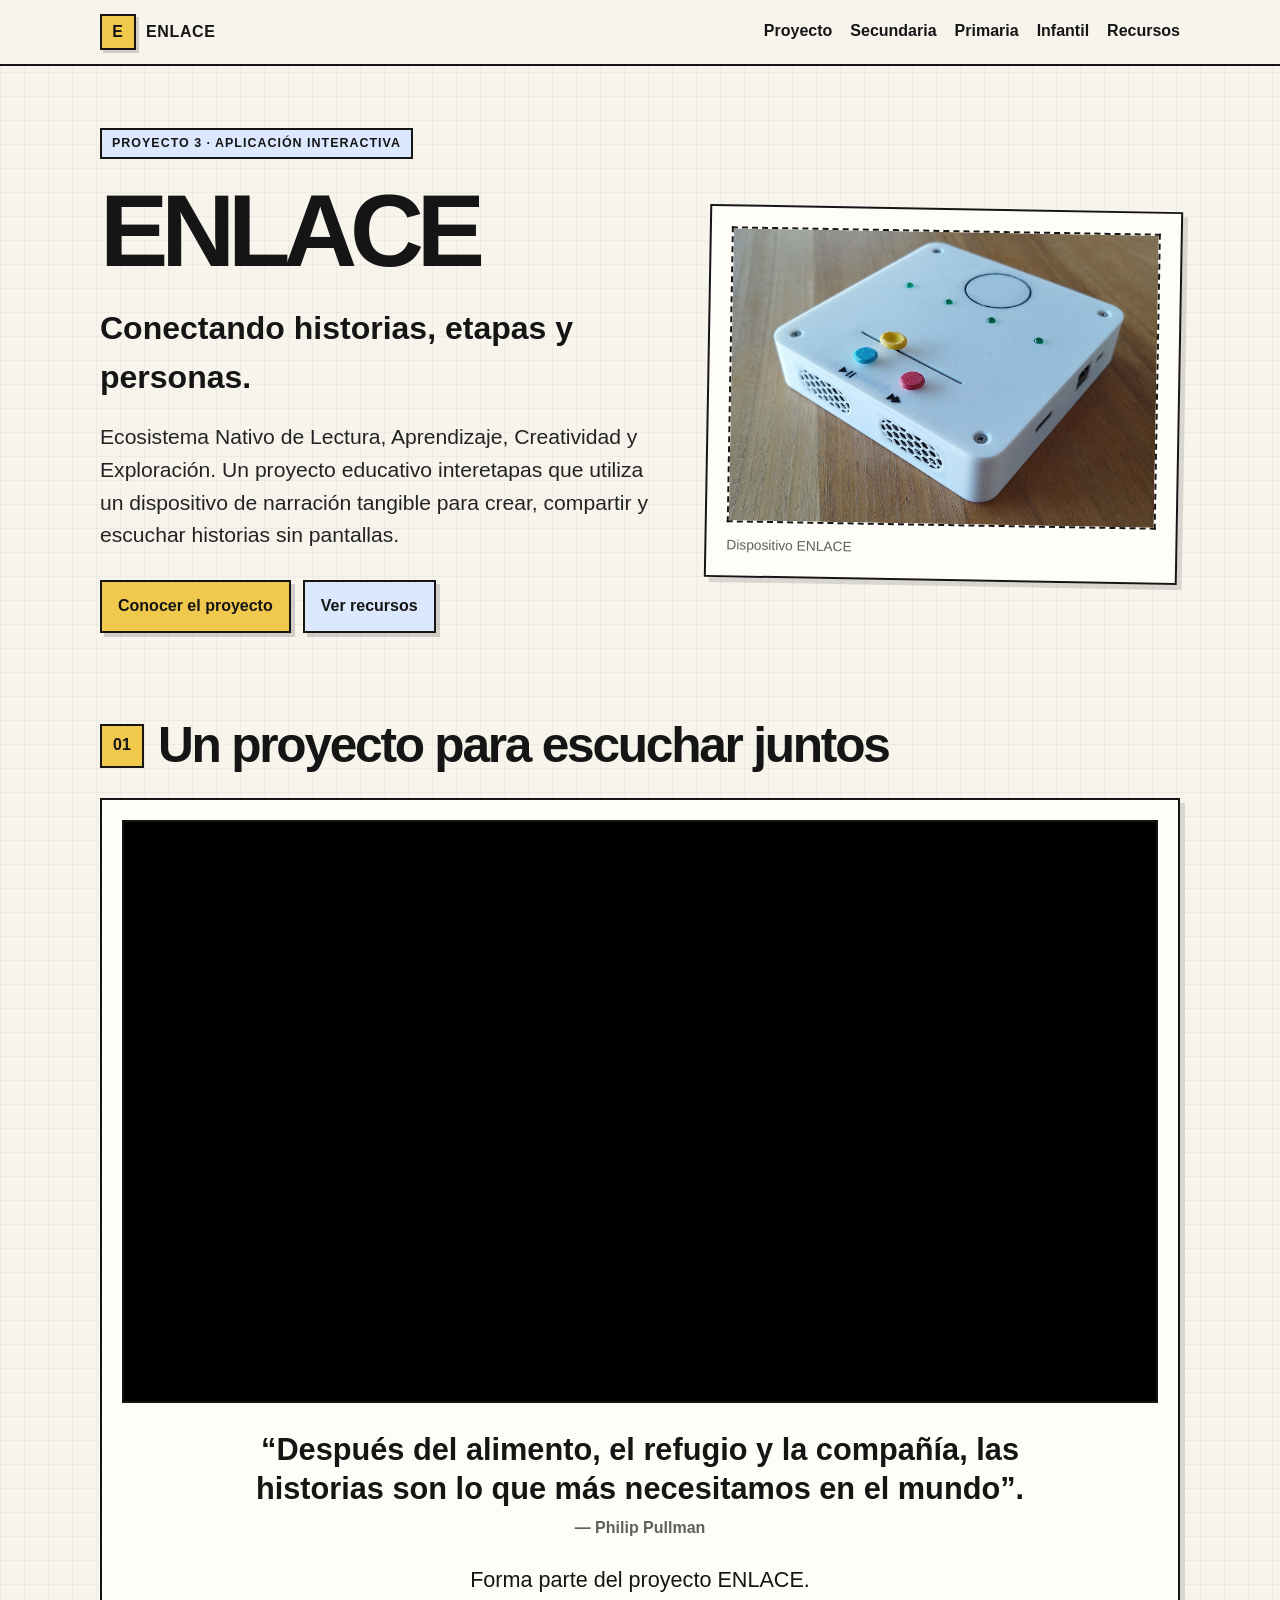
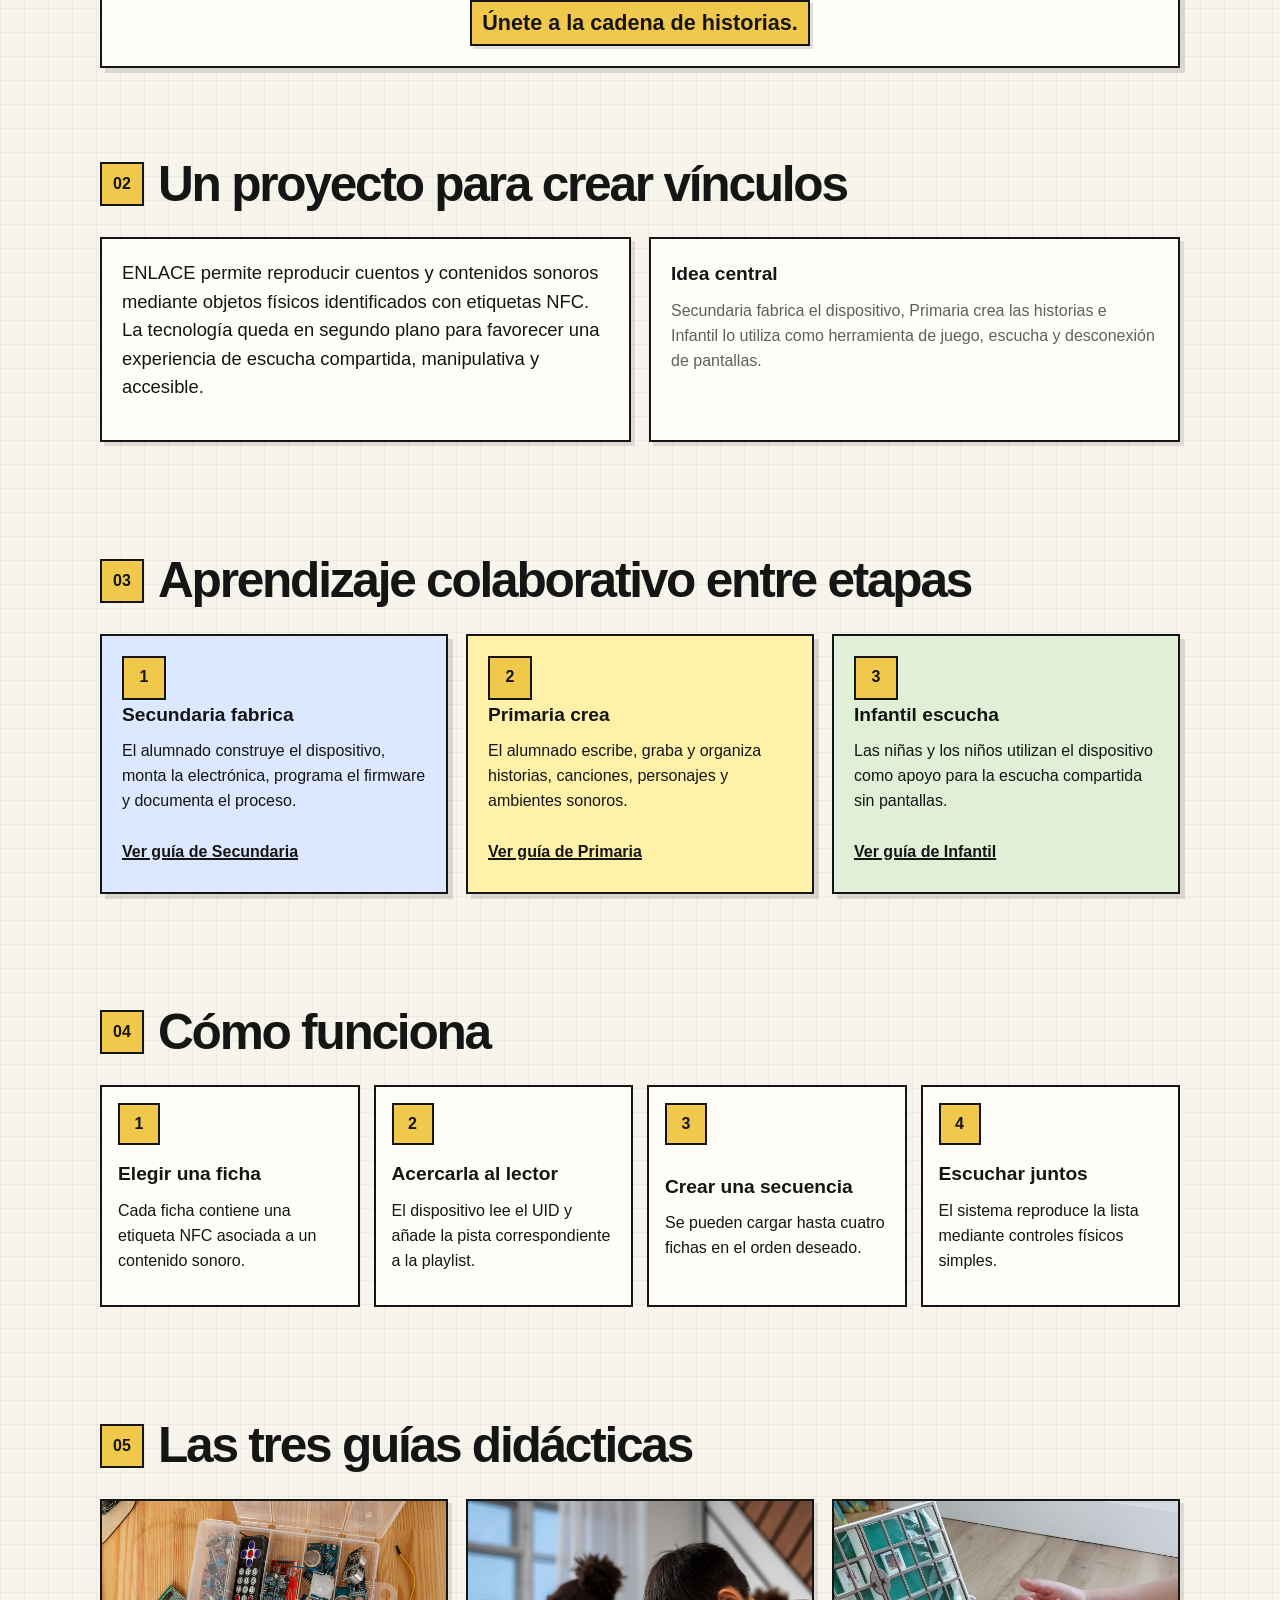
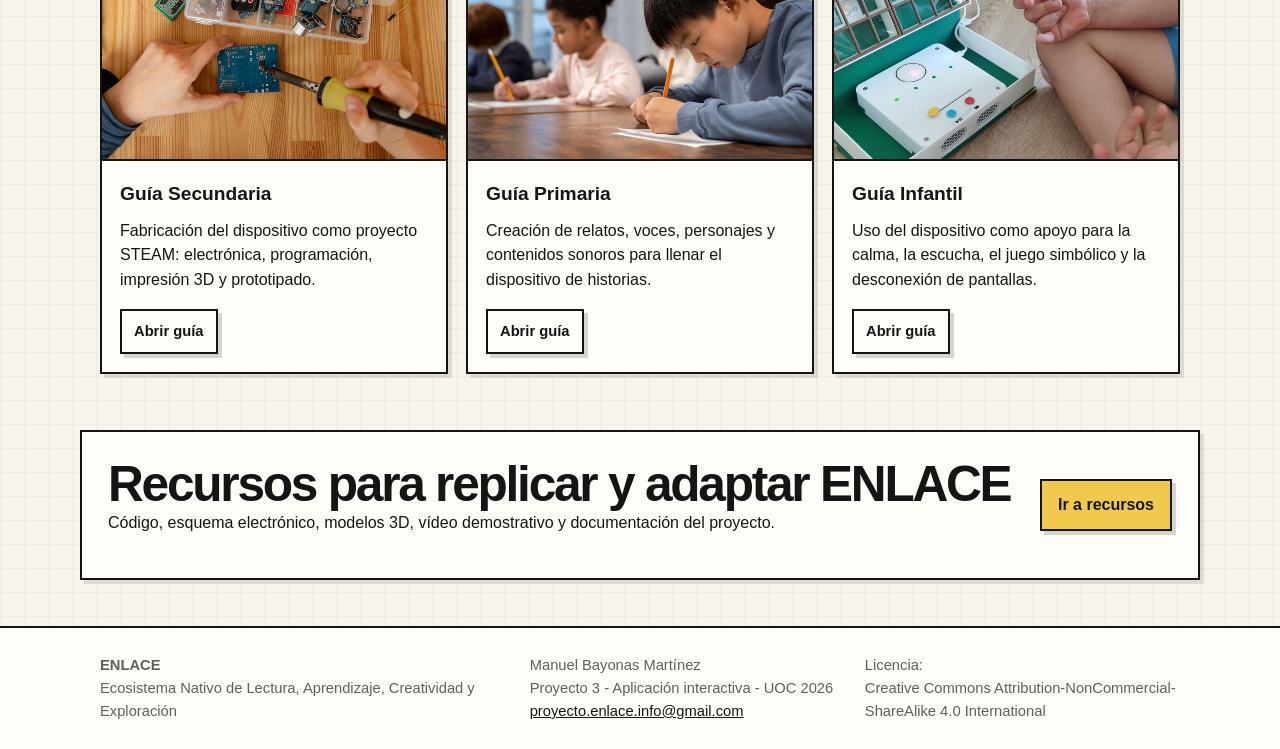
==== commit 6ed37c5e: "Refine alt text and caption for hero image Updated image alt text and figcaption for clarity." ====
--- a/index.html
+++ b/index.html
@@ -71,11 +71,11 @@
       <figure class="hero-card hero-card-top">
         <picture class="image-frame hero-image">
           <source media="(max-width: 760px)" srcset="img/enlace-hero-mobile.jpg" />
-          <img src="img/enlace-hero-desktop.jpg" alt="Dispositivo ENLACE con fichas NFC sobre una mesa" loading="eager" />
+          <img src="img/enlace-hero-desktop.jpg" alt="Dispositivo ENLACE sobre una mesa" loading="eager" />
         </picture>
 
         <figcaption class="caption">
-          Dispositivo ENLACE con fichas NFC
+          Dispositivo ENLACE
         </figcaption>
       </figure>
     </section>
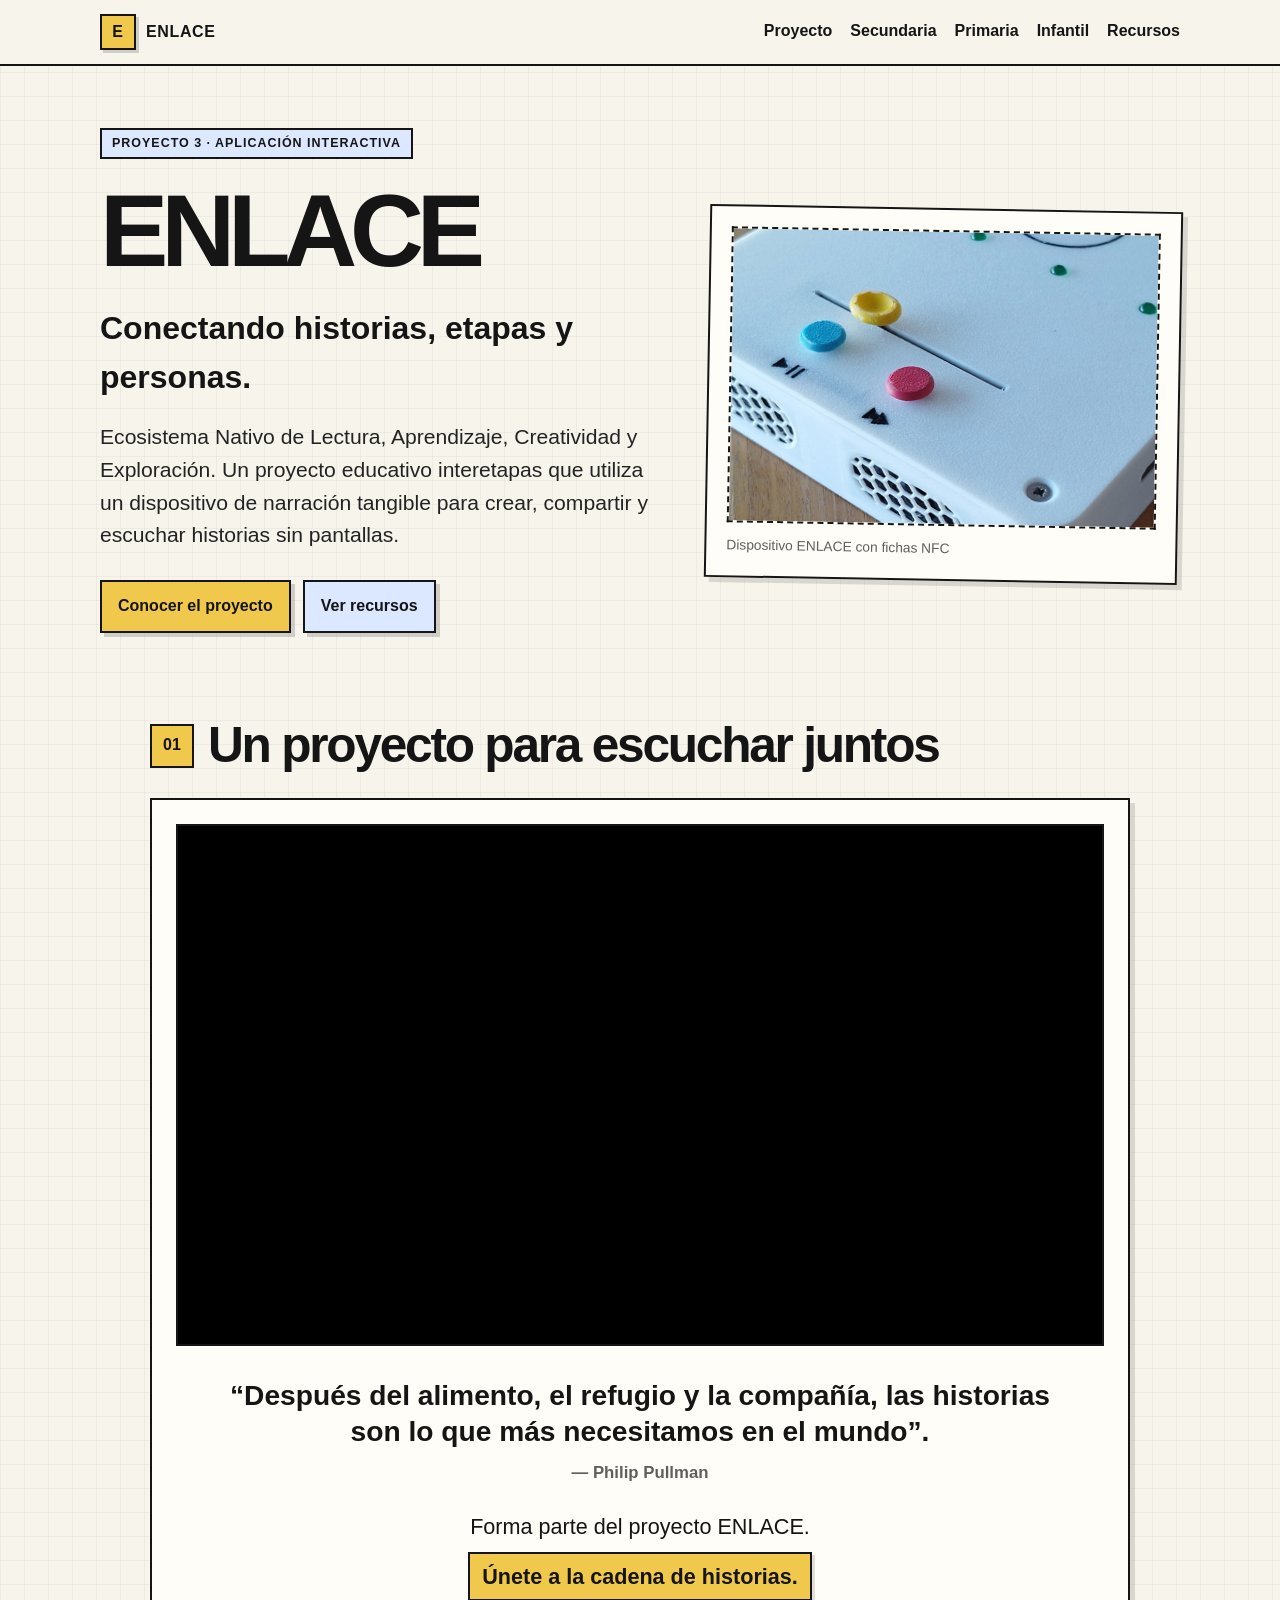
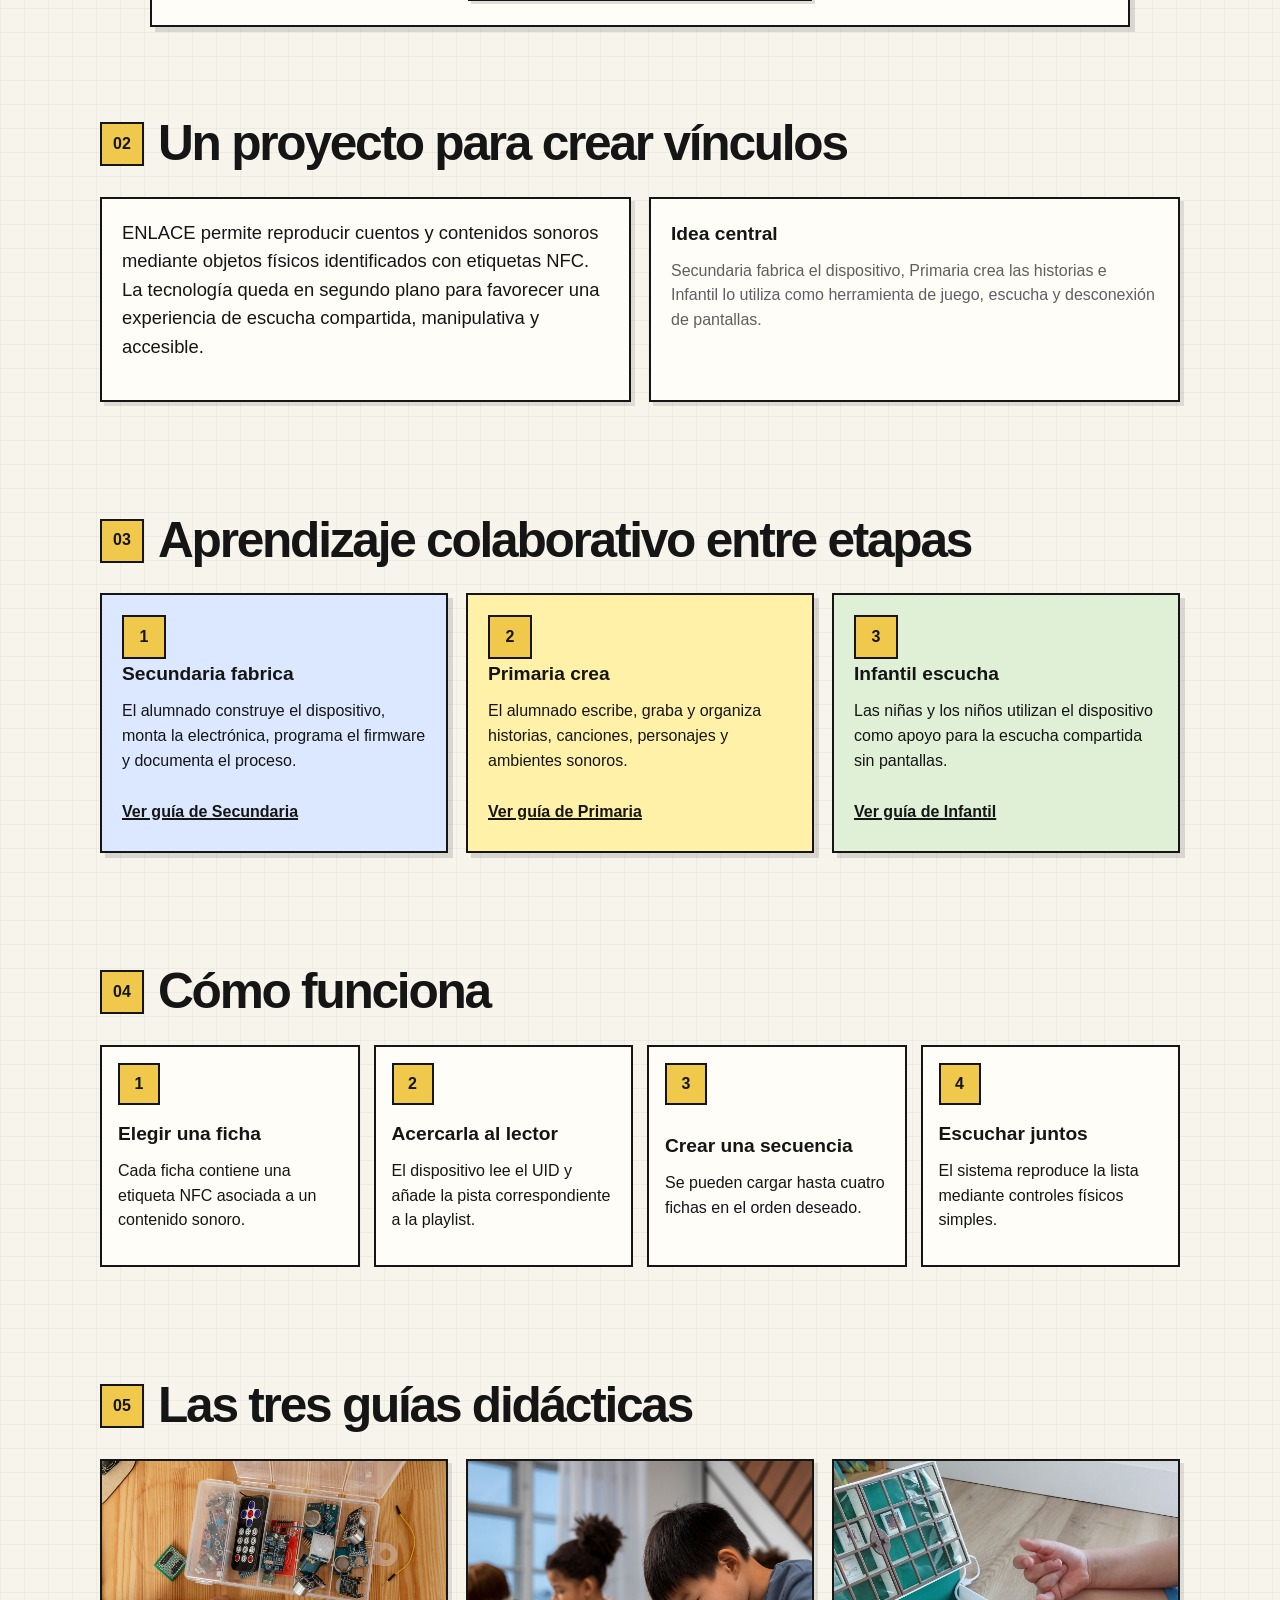
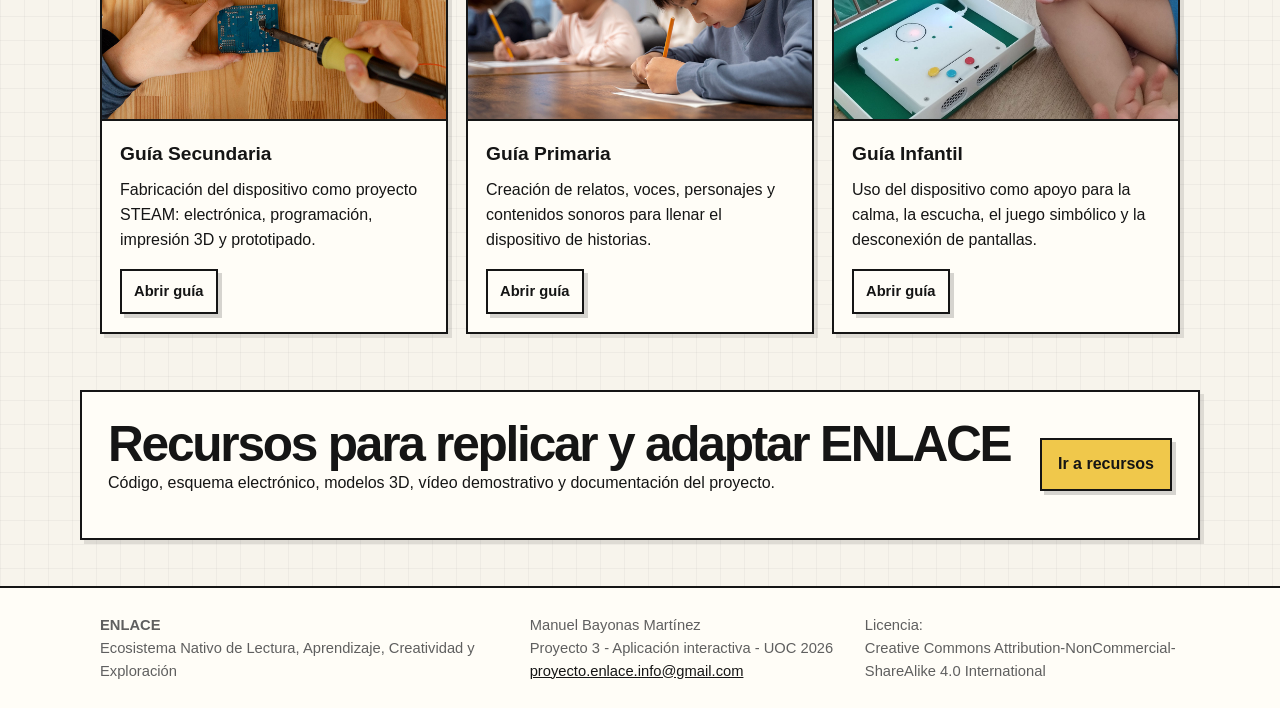
==== commit b56d7201: "Add files via upload" ====
--- a/index.html
+++ b/index.html
@@ -71,11 +71,11 @@
       <figure class="hero-card hero-card-top">
         <picture class="image-frame hero-image">
           <source media="(max-width: 760px)" srcset="img/enlace-hero-mobile.jpg" />
-          <img src="img/enlace-hero-desktop.jpg" alt="Dispositivo ENLACE sobre una mesa" loading="eager" />
+          <img src="img/enlace-hero-desktop.jpg" alt="Dispositivo ENLACE con fichas NFC sobre una mesa" loading="eager" />
         </picture>
 
         <figcaption class="caption">
-          Dispositivo ENLACE
+          Dispositivo ENLACE con fichas NFC
         </figcaption>
       </figure>
     </section>
@@ -110,7 +110,7 @@
 
           <p class="video-cta">
             Forma parte del proyecto ENLACE.<br />
-            <strong>Únete a la cadena de historias.</strong>
+            <a class="video-cta-link" href="recursos.html">Únete a la cadena de historias.</a>
           </p>
         </div>
       </div>
--- a/style.css
+++ b/style.css
@@ -780,17 +780,24 @@
   }
 }
 
-
 /* Spot publicitario */
 .video-section {
   padding-top: 34px;
 }
 
+.video-section .section-title {
+  max-width: 980px;
+  margin-left: auto;
+  margin-right: auto;
+}
+
 .video-card {
+  max-width: 980px;
+  margin: 0 auto;
   background: var(--paper);
   border: 2px solid var(--line);
   box-shadow: var(--shadow);
-  padding: 20px;
+  padding: 24px;
 }
 
 .video-wrapper {
@@ -811,39 +818,48 @@
 }
 
 .video-quote {
-  max-width: 860px;
-  margin: 28px auto 0;
+  max-width: 820px;
+  margin: 32px auto 0;
   text-align: center;
 }
 
 .video-quote p:first-child {
-  margin-bottom: 8px;
-  font-size: clamp(1.25rem, 2.4vw, 2rem);
-  line-height: 1.25;
+  margin-bottom: 10px;
+  font-size: clamp(1.35rem, 2.2vw, 2.15rem);
+  line-height: 1.28;
   font-weight: 900;
   color: var(--ink);
 }
 
 .video-quote span {
   display: inline-block;
-  margin-bottom: 22px;
+  margin-bottom: 24px;
   color: var(--muted);
   font-weight: 700;
+  font-size: 1.05rem;
 }
 
 .video-cta {
   margin: 0;
-  font-size: clamp(1.05rem, 1.8vw, 1.35rem);
-  color: var(--ink);
-}
-
-.video-cta strong {
+  font-size: clamp(1.05rem, 1.7vw, 1.35rem);
+  color: var(--ink);
+}
+
+.video-cta-link {
   display: inline-block;
-  margin-top: 4px;
+  margin-top: 8px;
   background: var(--yellow);
   border: 2px solid var(--line);
-  padding: 4px 10px;
+  padding: 6px 12px;
   box-shadow: 3px 3px 0 rgba(0, 0, 0, 0.12);
+  color: var(--ink);
+  text-decoration: none;
+  font-weight: 900;
+}
+
+.video-cta-link:hover {
+  transform: translate(2px, 2px);
+  box-shadow: 1px 1px 0 rgba(0, 0, 0, 0.18);
 }
 
 @media (max-width: 760px) {
@@ -854,5 +870,8 @@
   .video-quote {
     margin-top: 22px;
   }
-}
-
+
+  .video-quote p:first-child {
+    font-size: clamp(1.25rem, 7vw, 2rem);
+  }
+}
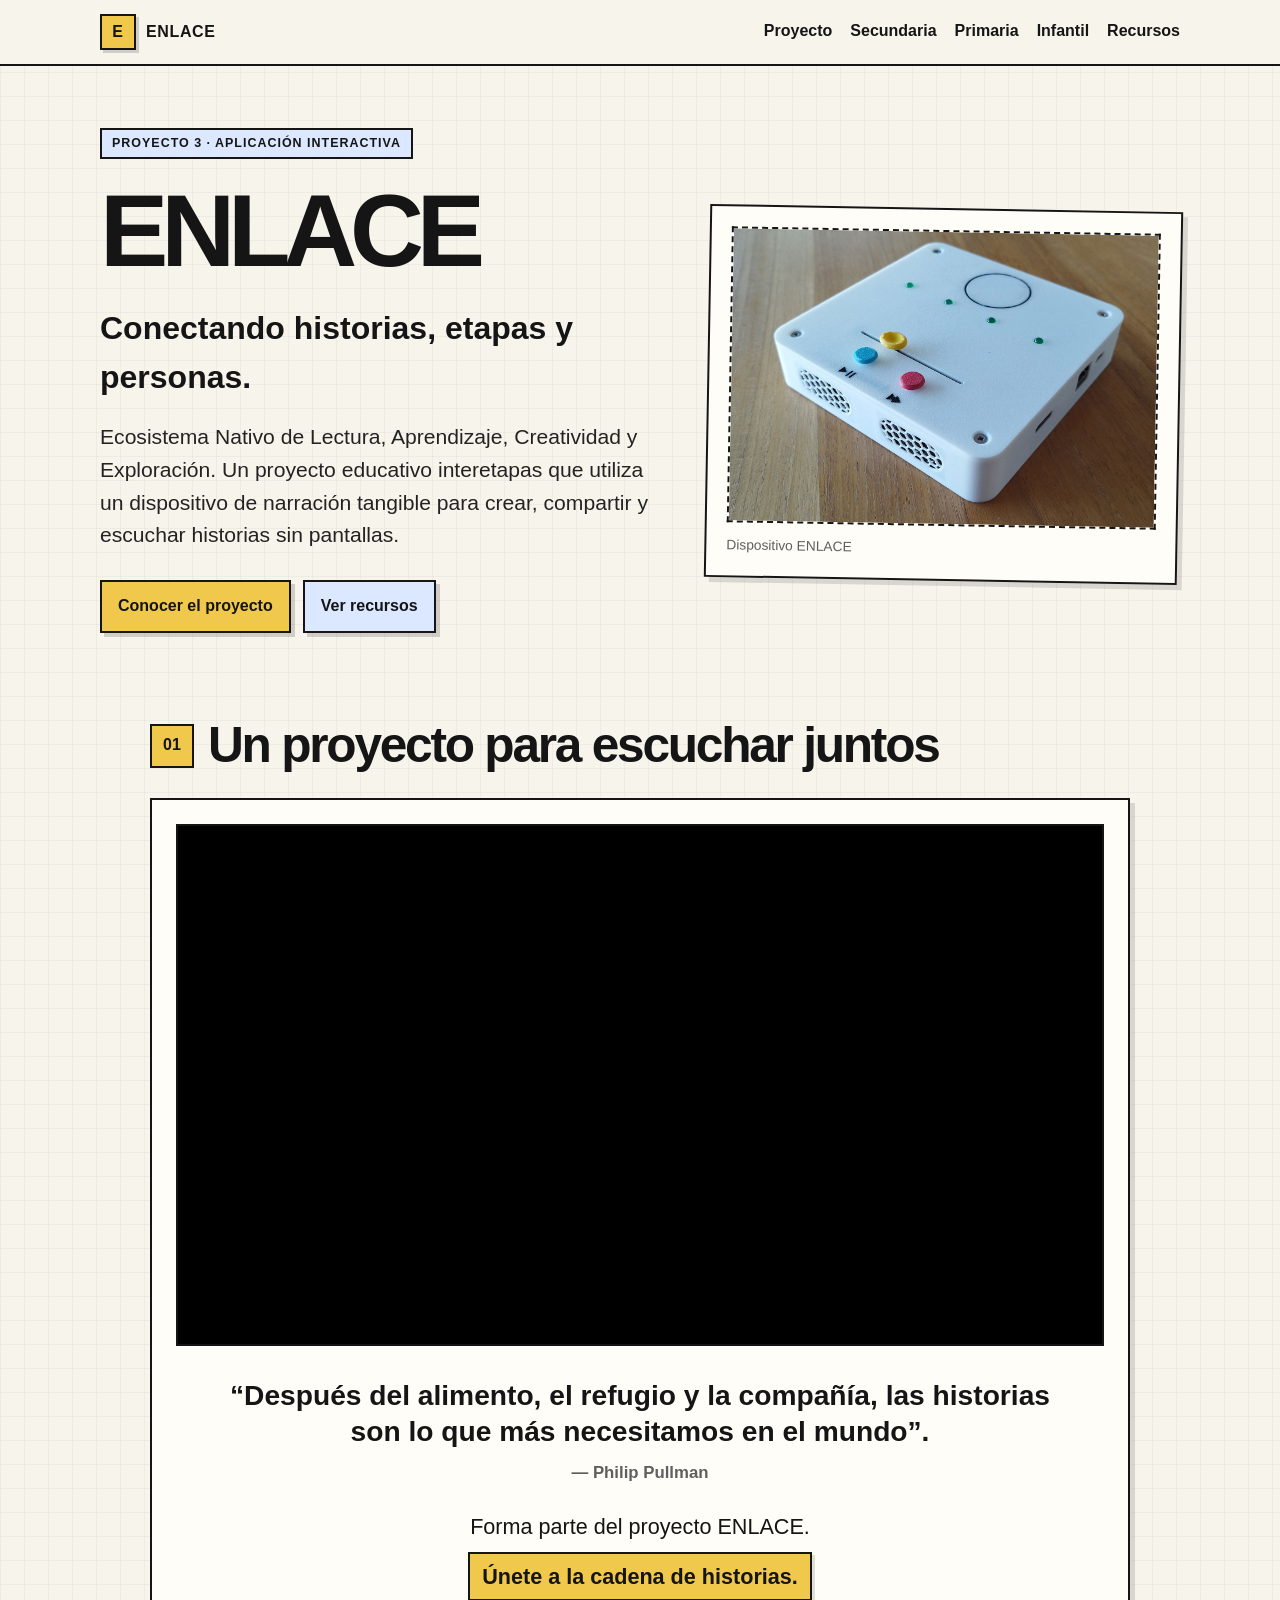
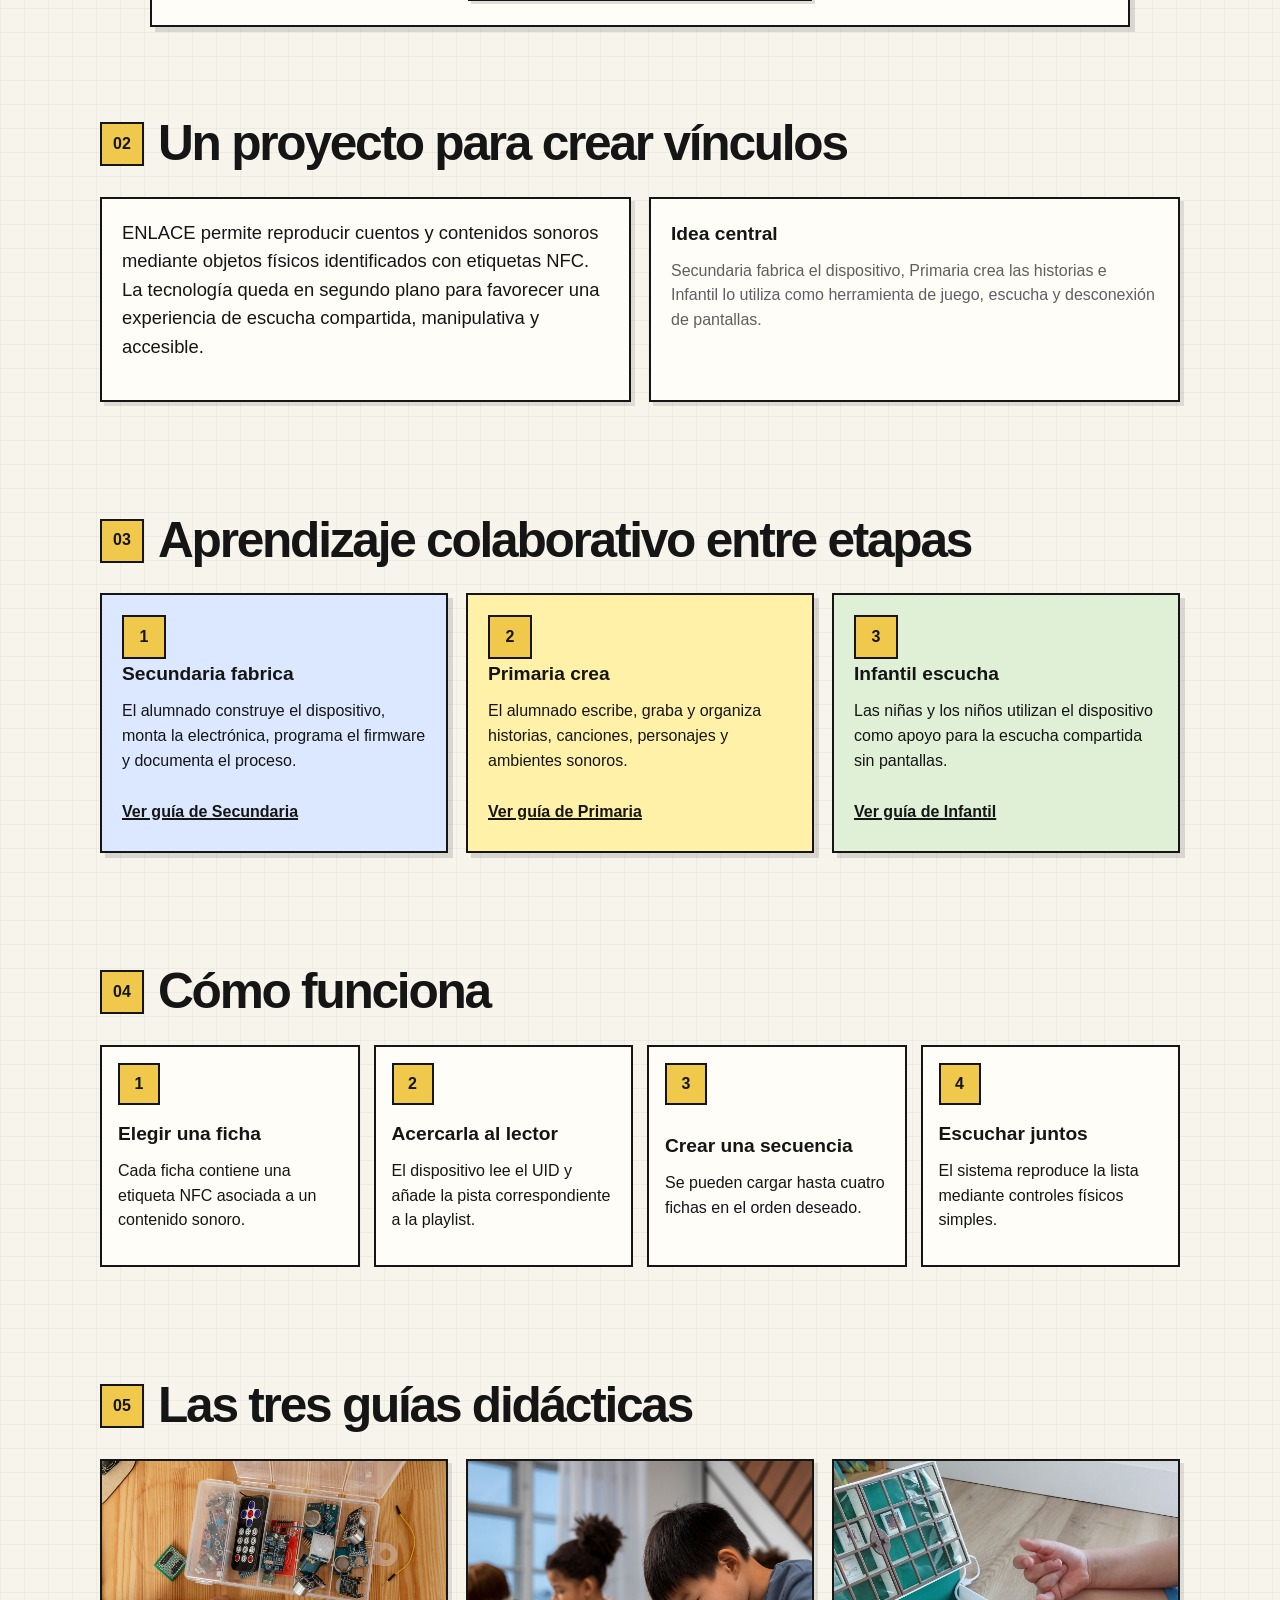
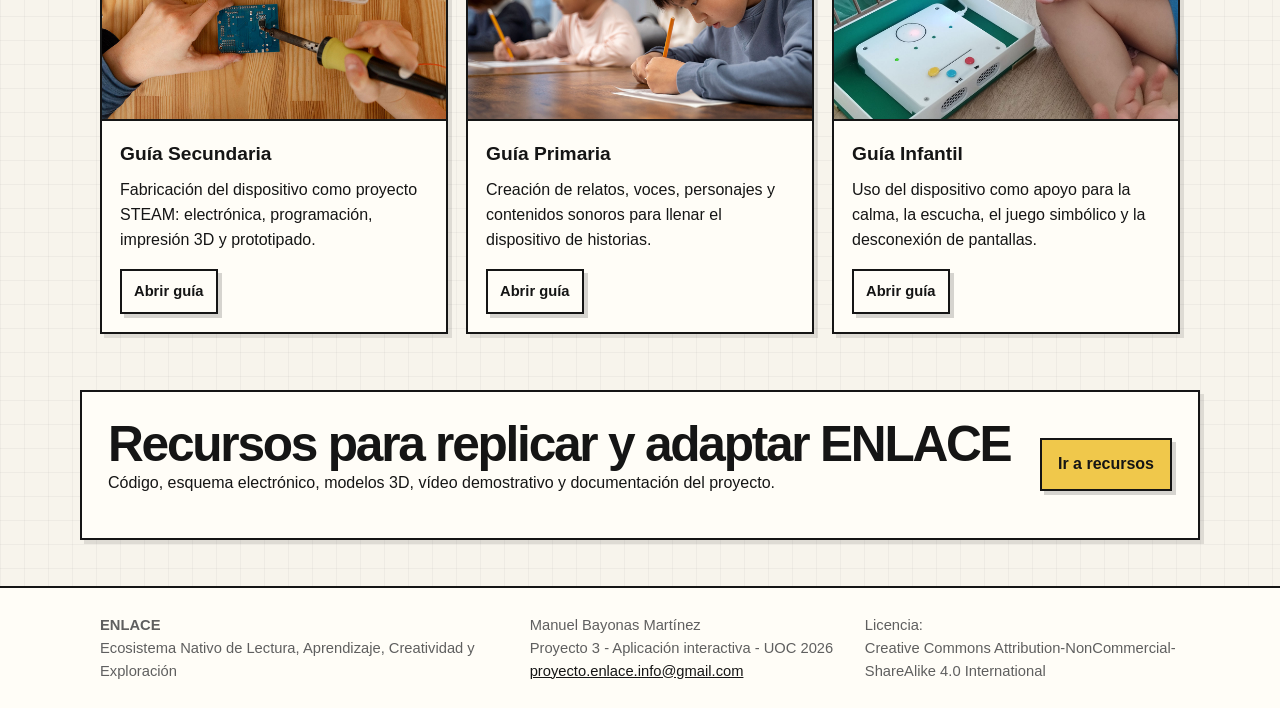
==== commit e39ce004: "Update image alt text and figcaption for clarity" ====
--- a/index.html
+++ b/index.html
@@ -71,11 +71,11 @@
       <figure class="hero-card hero-card-top">
         <picture class="image-frame hero-image">
           <source media="(max-width: 760px)" srcset="img/enlace-hero-mobile.jpg" />
-          <img src="img/enlace-hero-desktop.jpg" alt="Dispositivo ENLACE con fichas NFC sobre una mesa" loading="eager" />
+          <img src="img/enlace-hero-desktop.jpg" alt="Dispositivo ENLACE sobre una mesa" loading="eager" />
         </picture>
 
         <figcaption class="caption">
-          Dispositivo ENLACE con fichas NFC
+          Dispositivo ENLACE
         </figcaption>
       </figure>
     </section>
